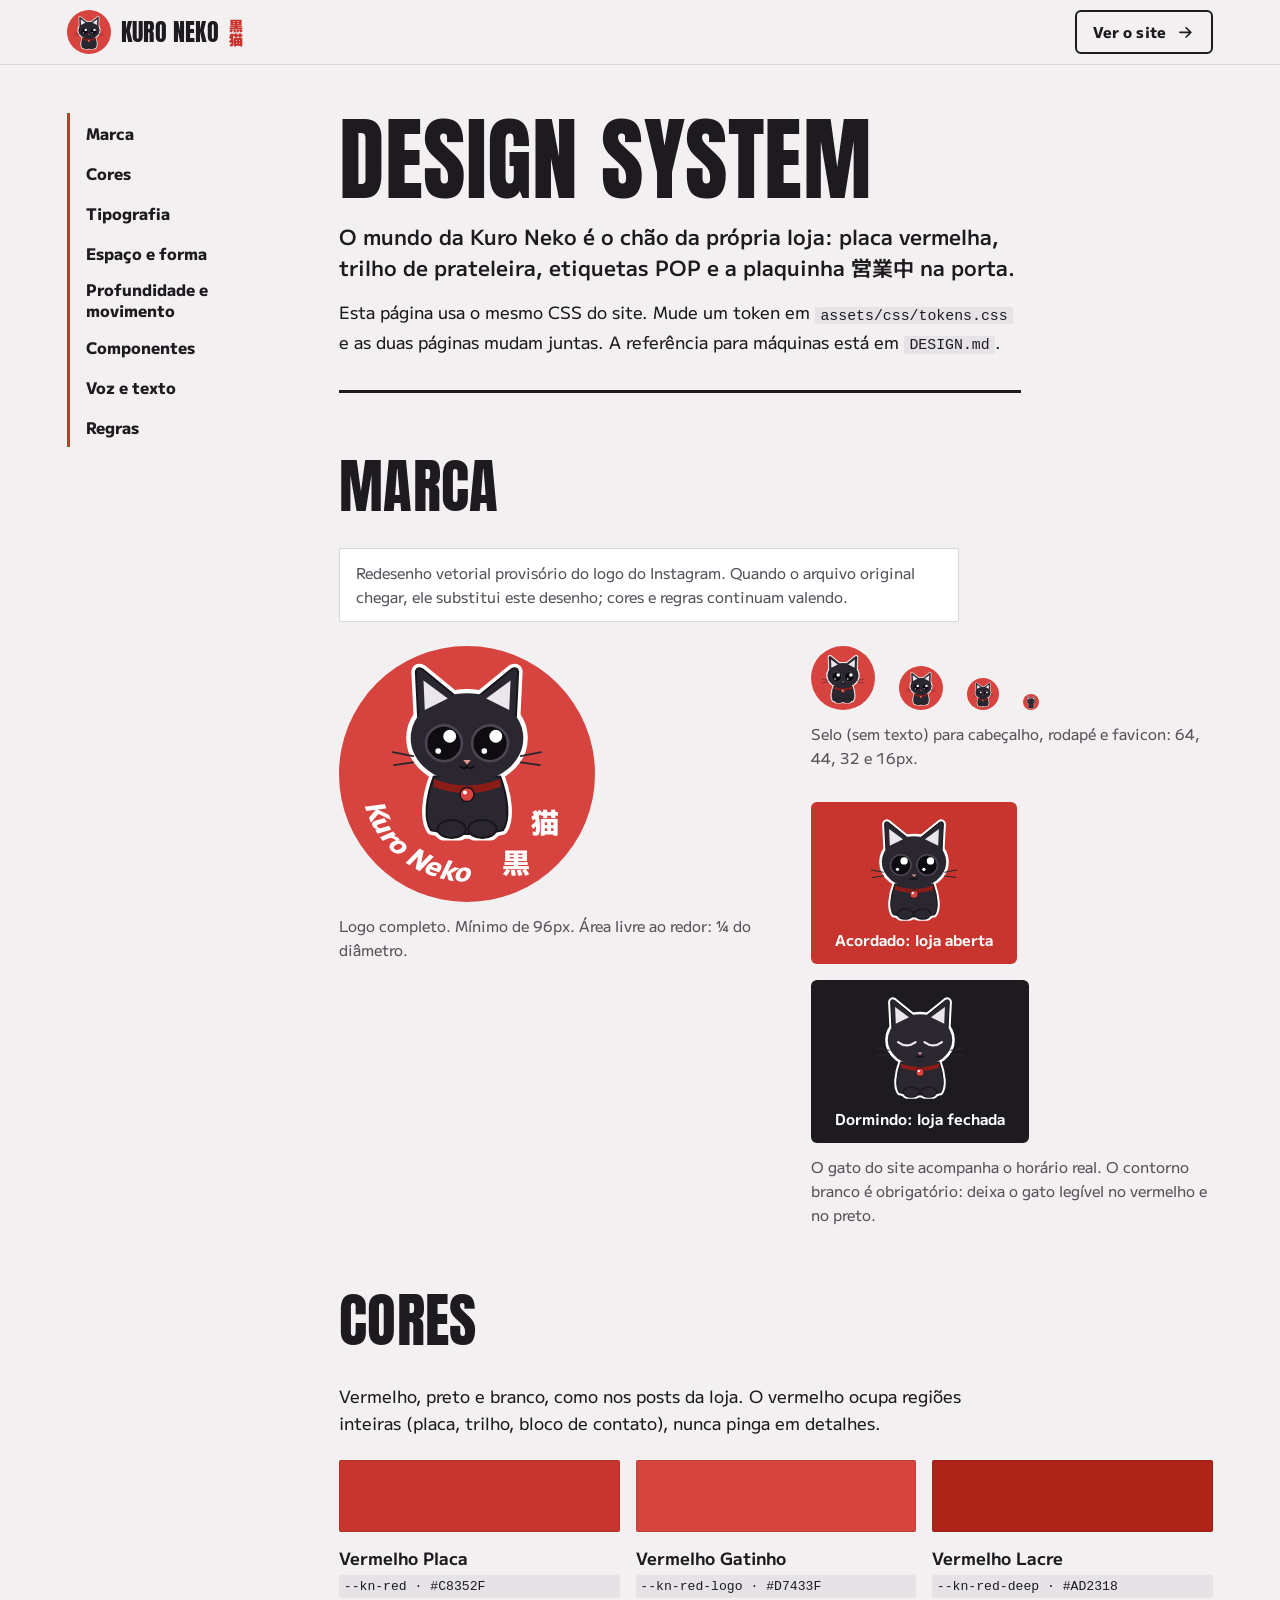
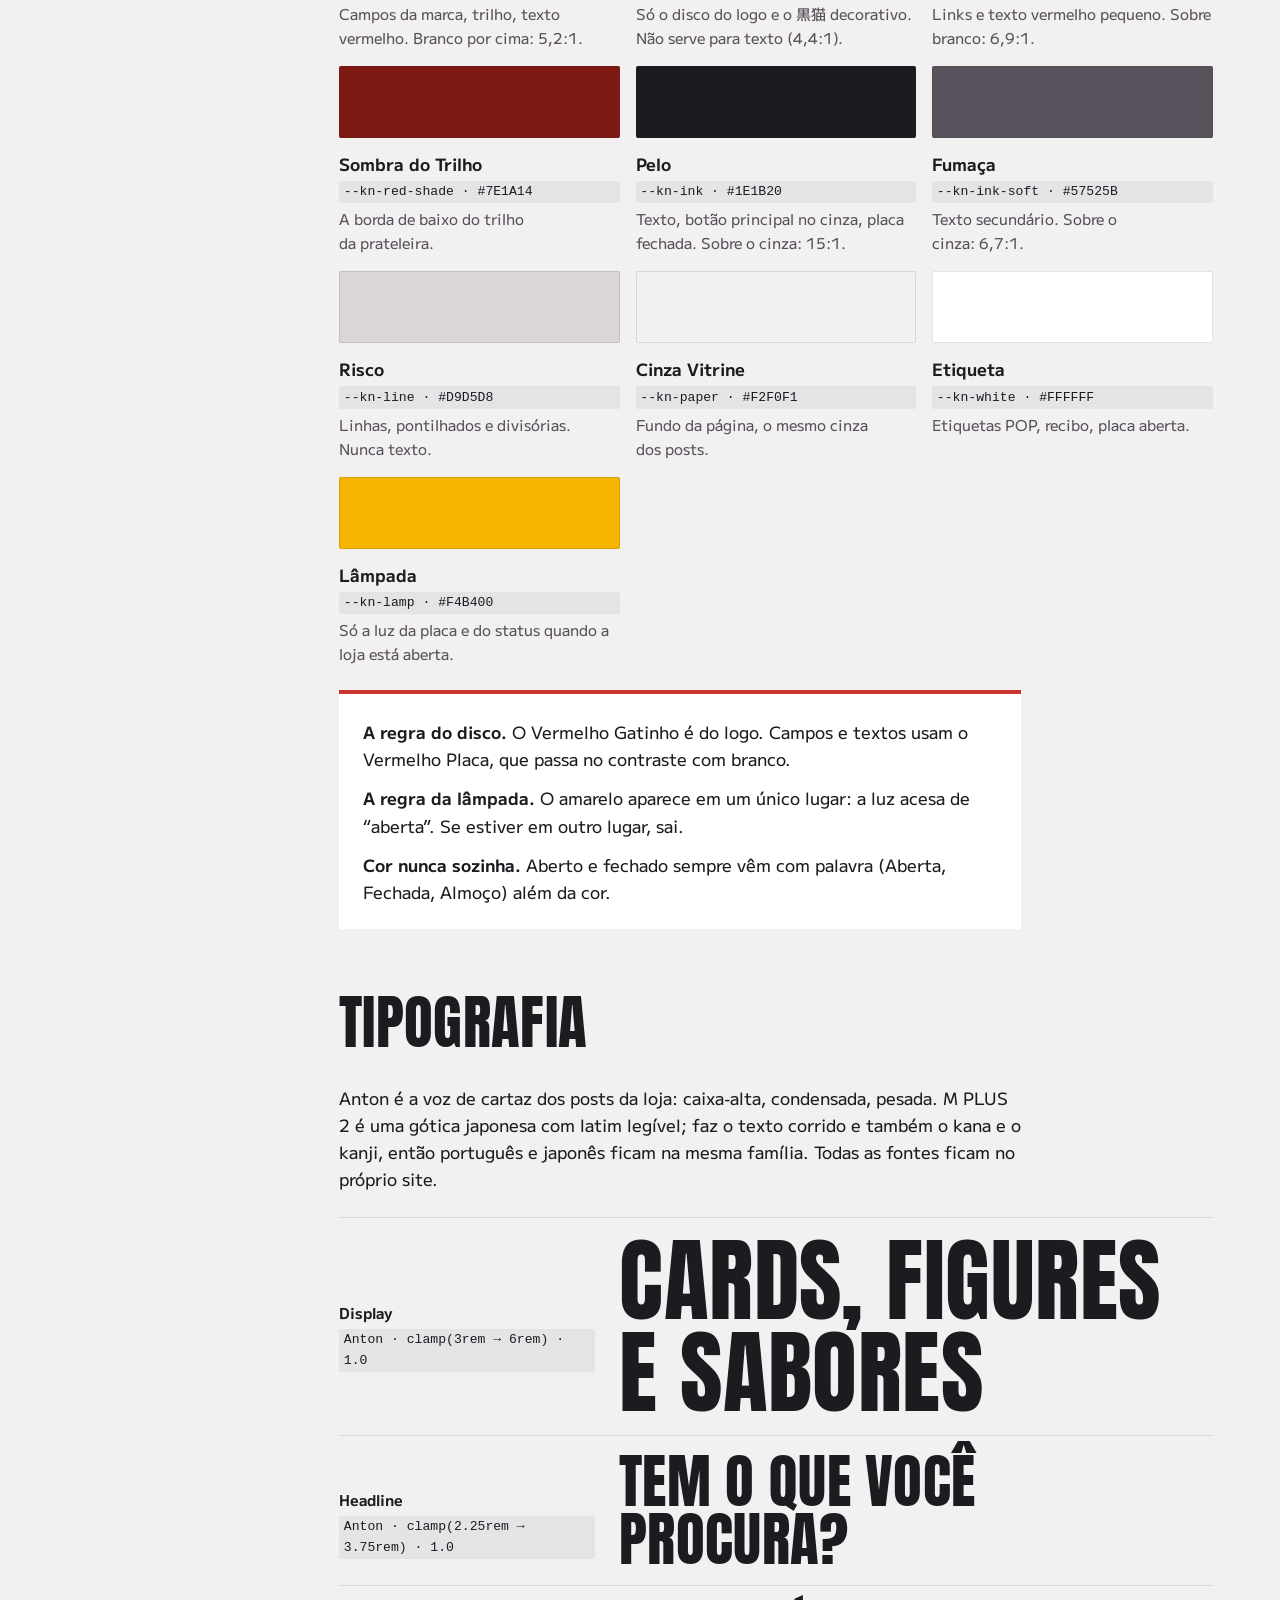
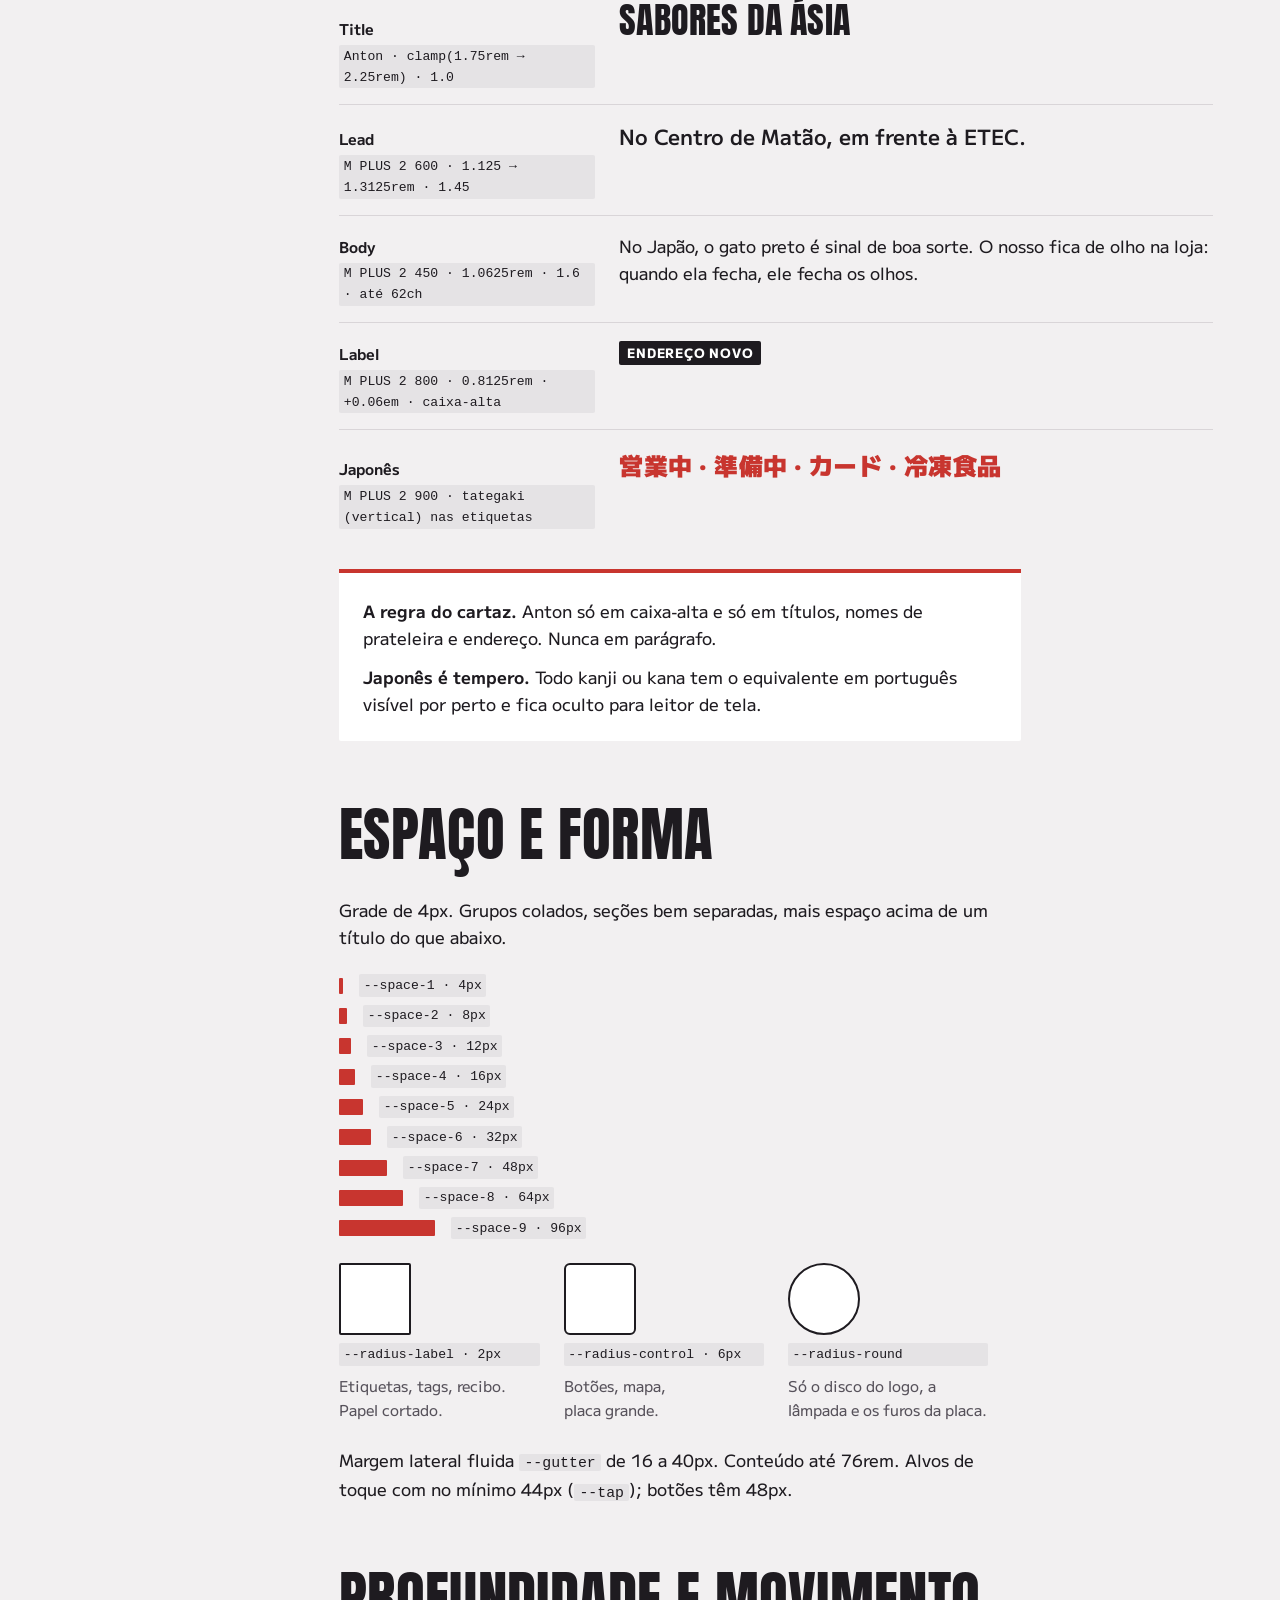
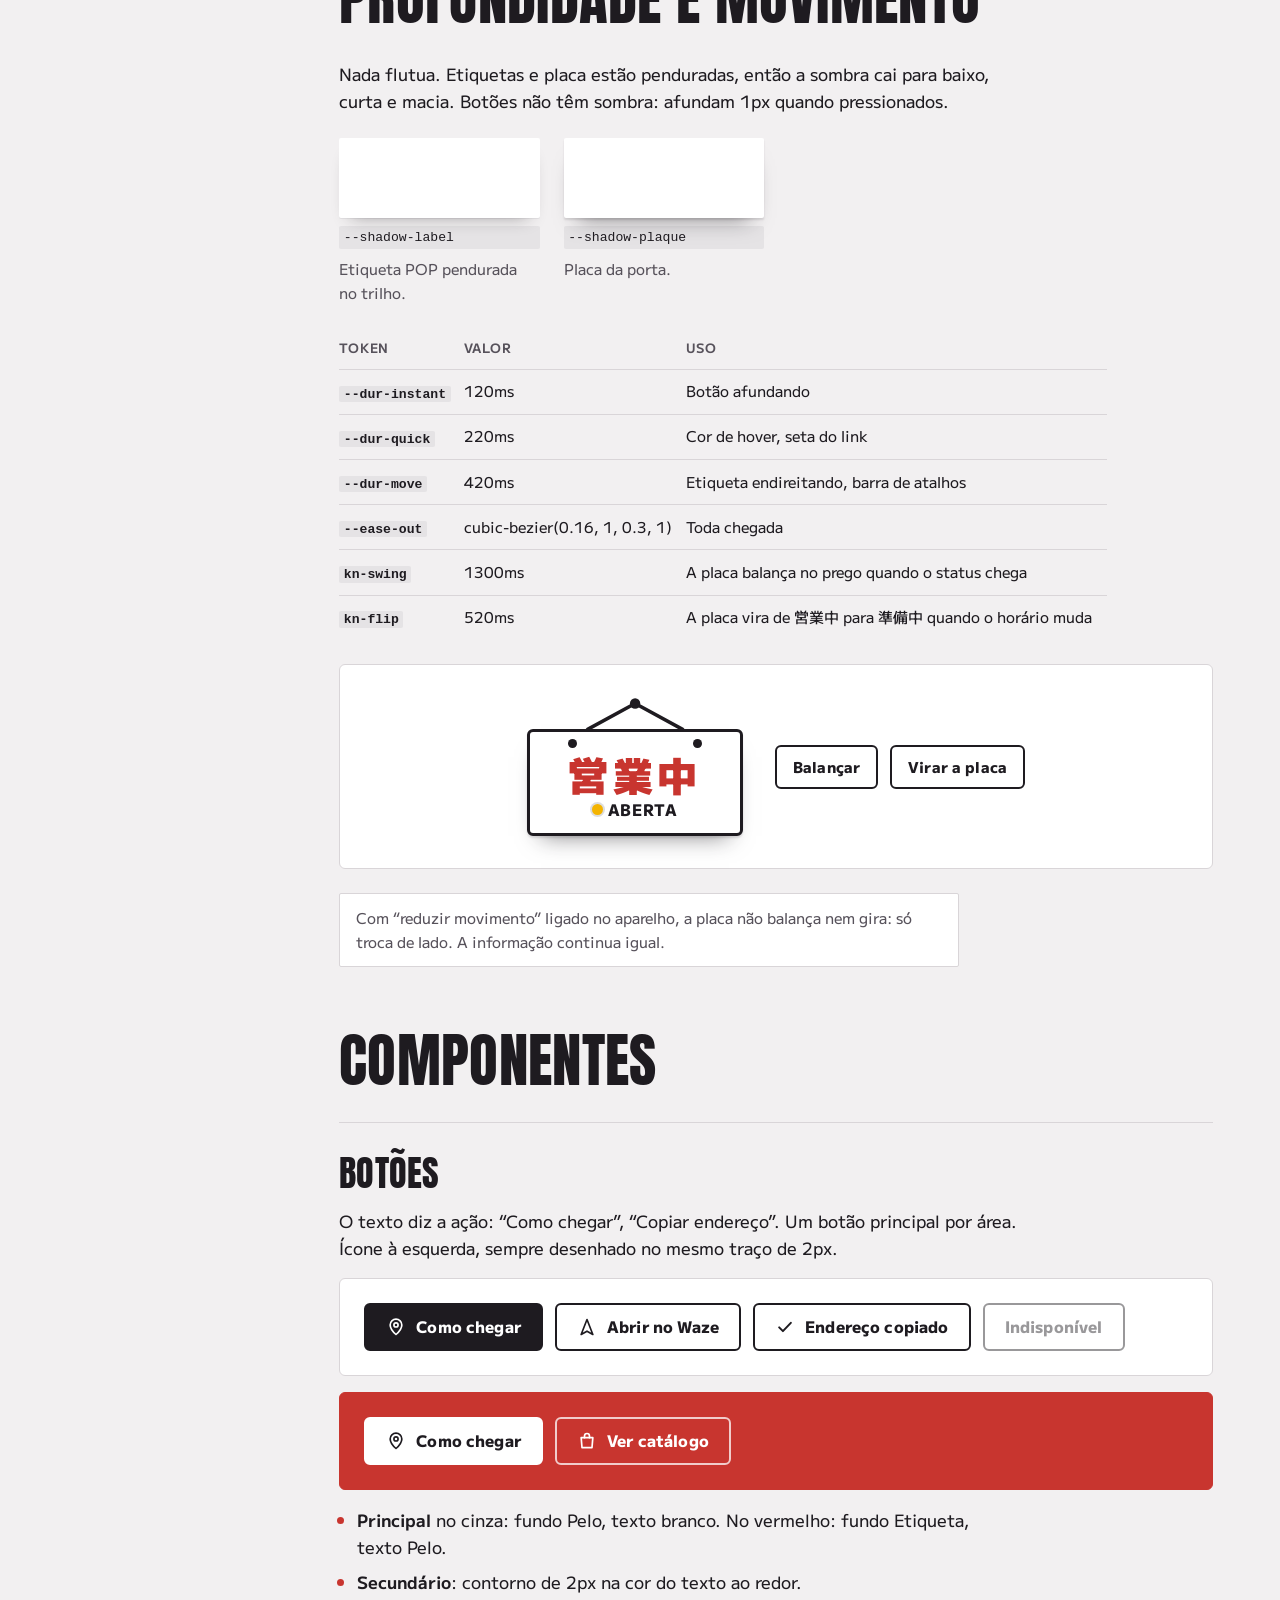
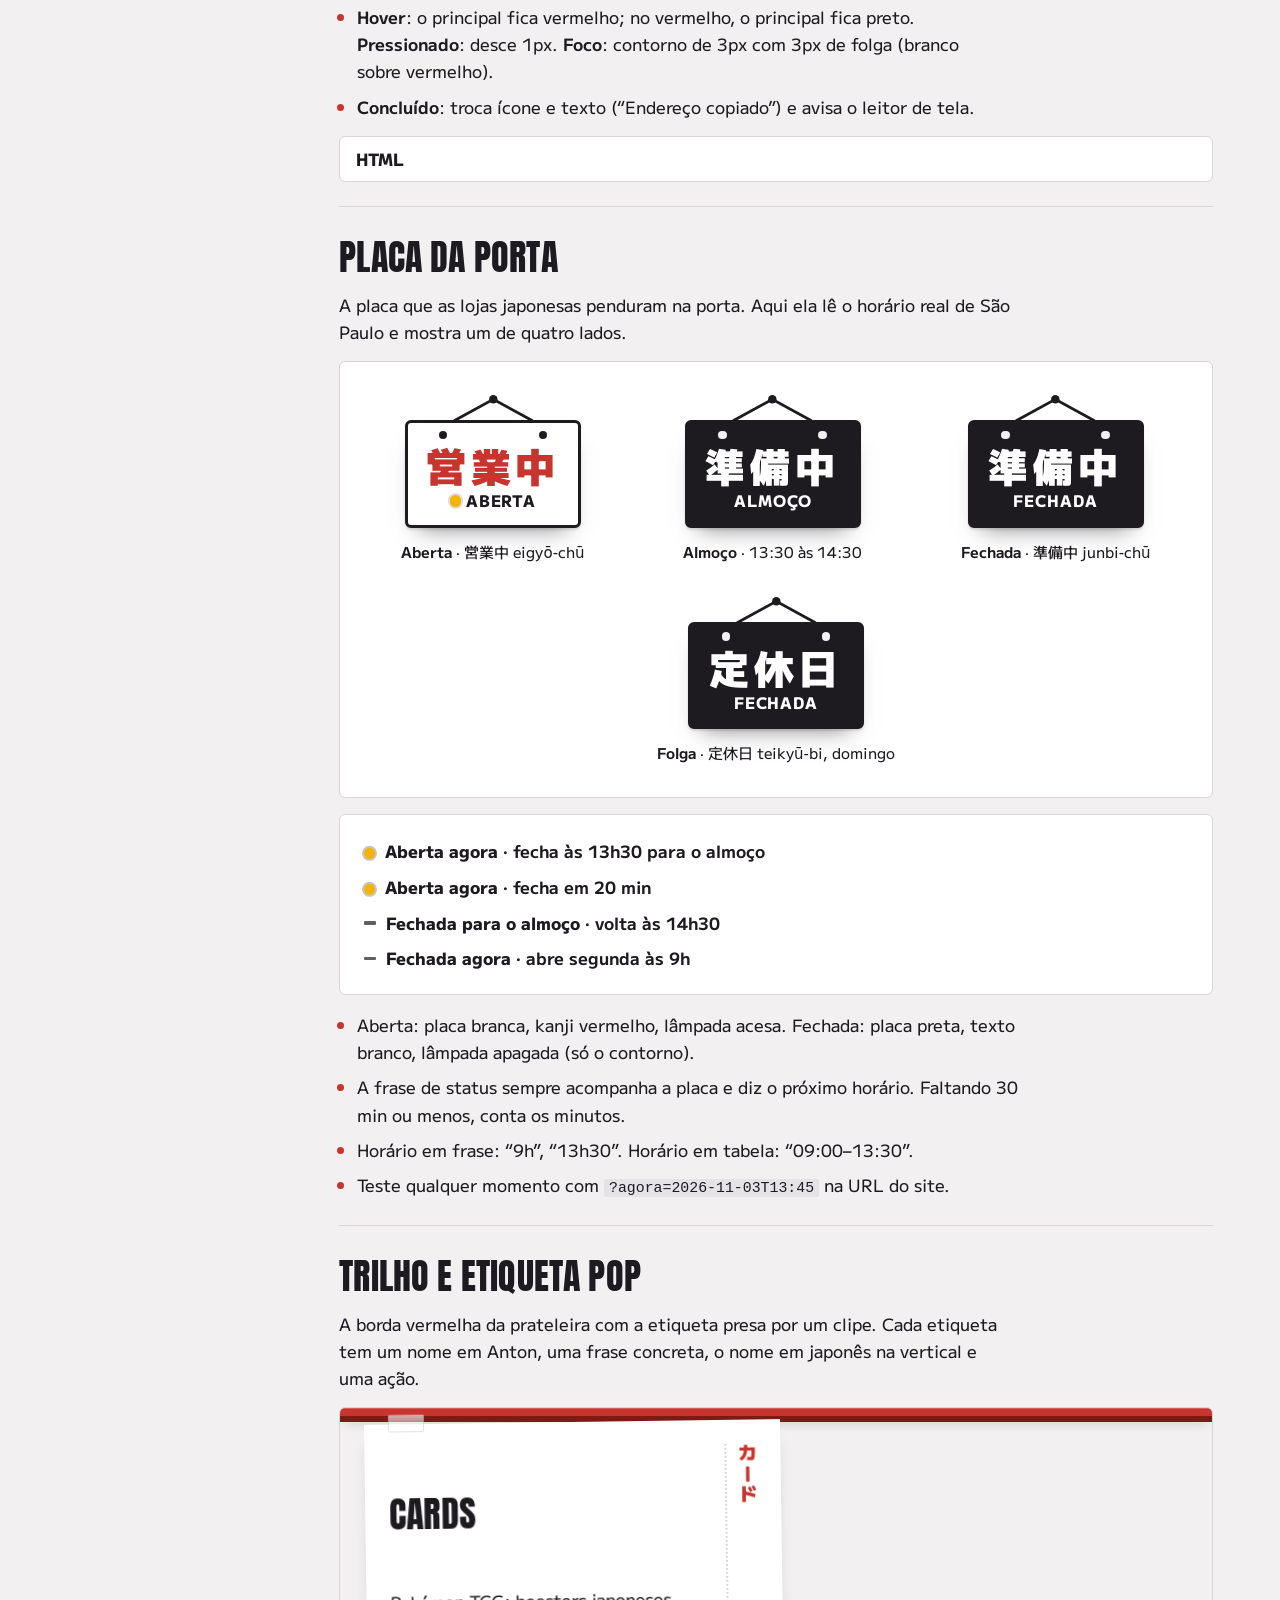
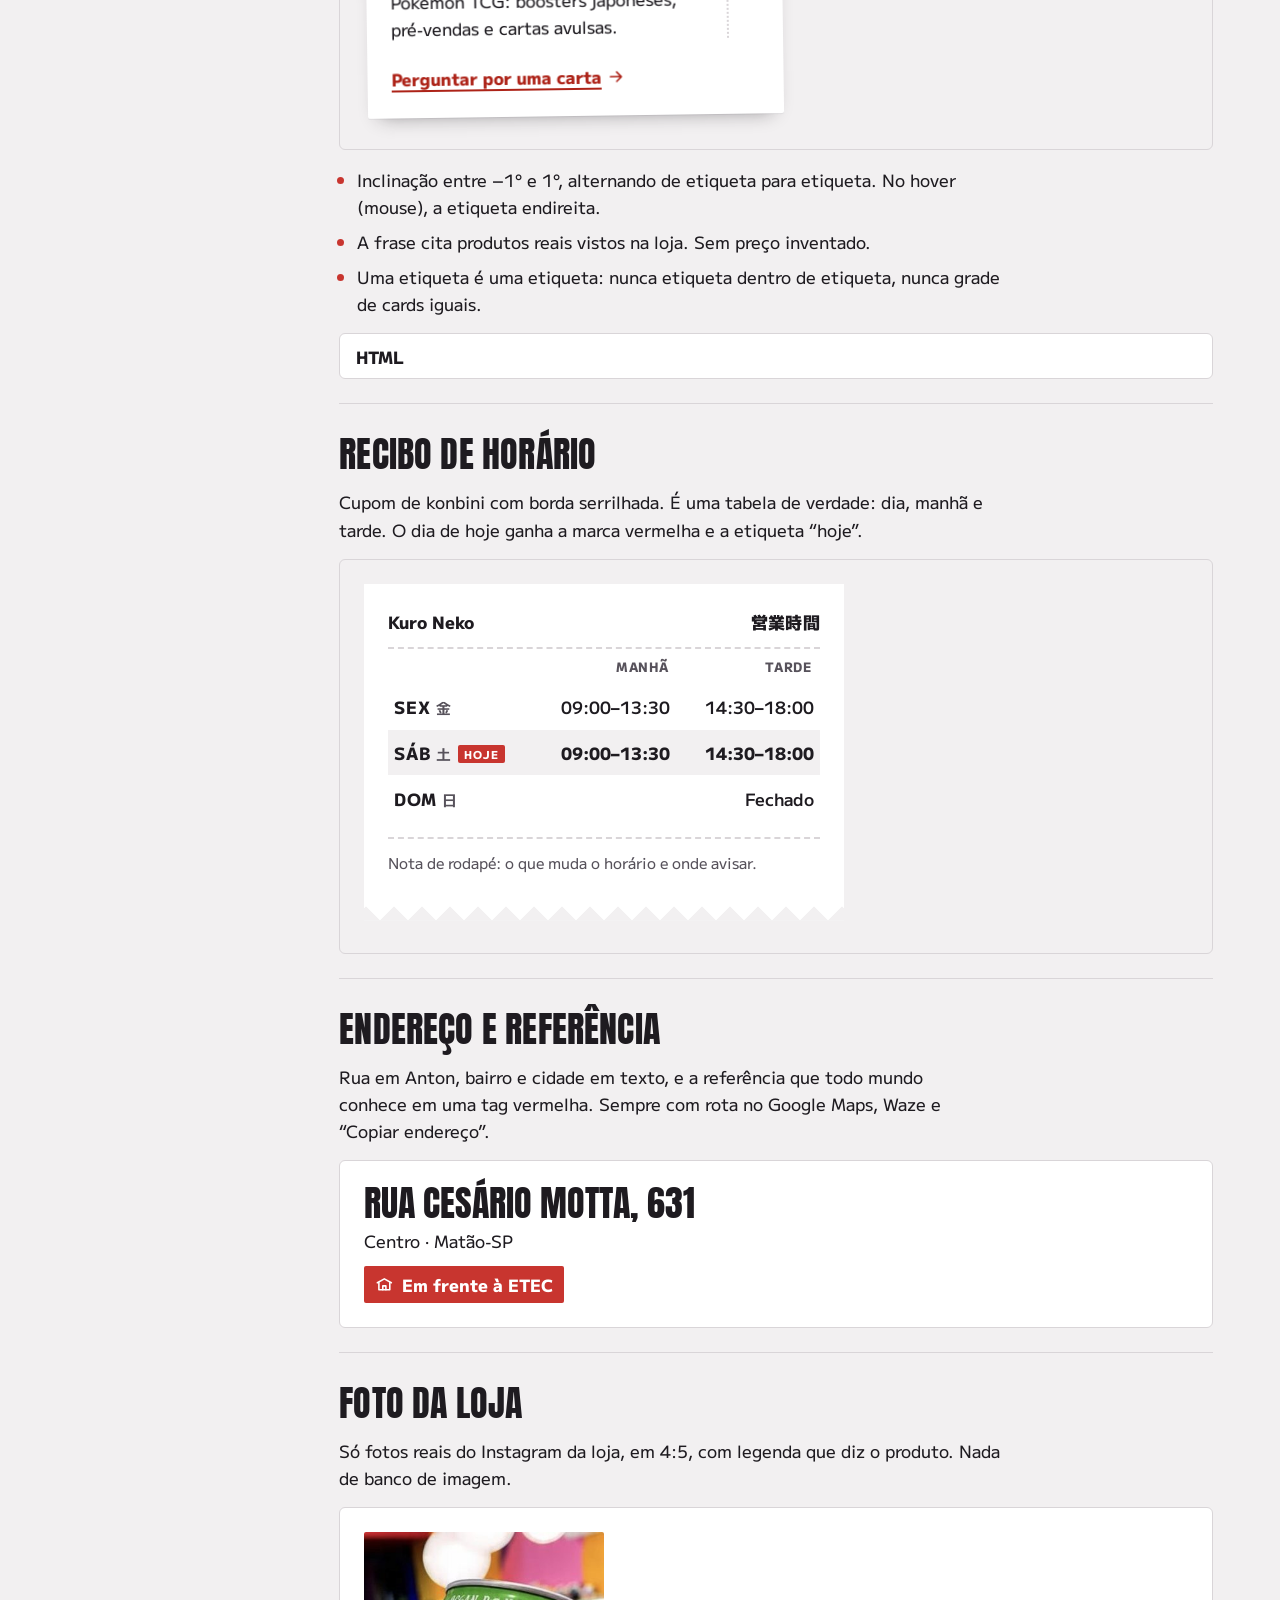
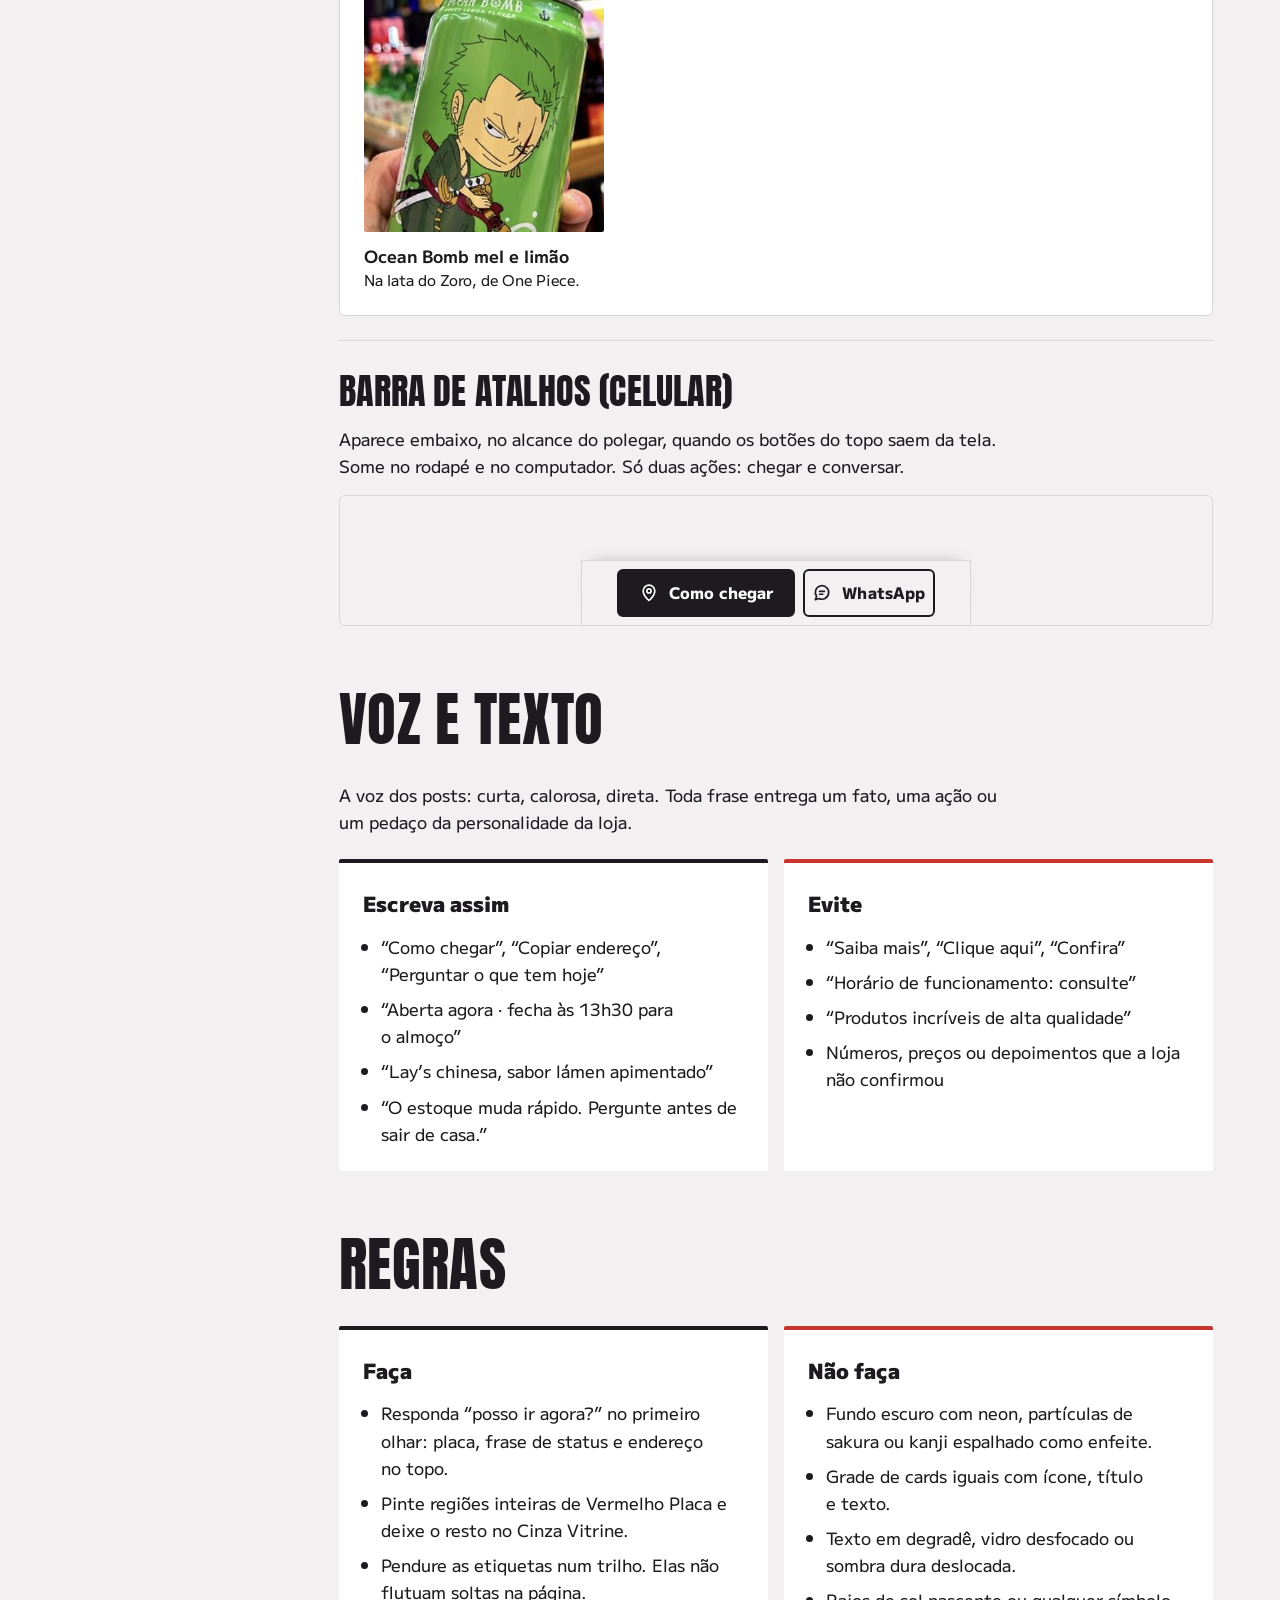
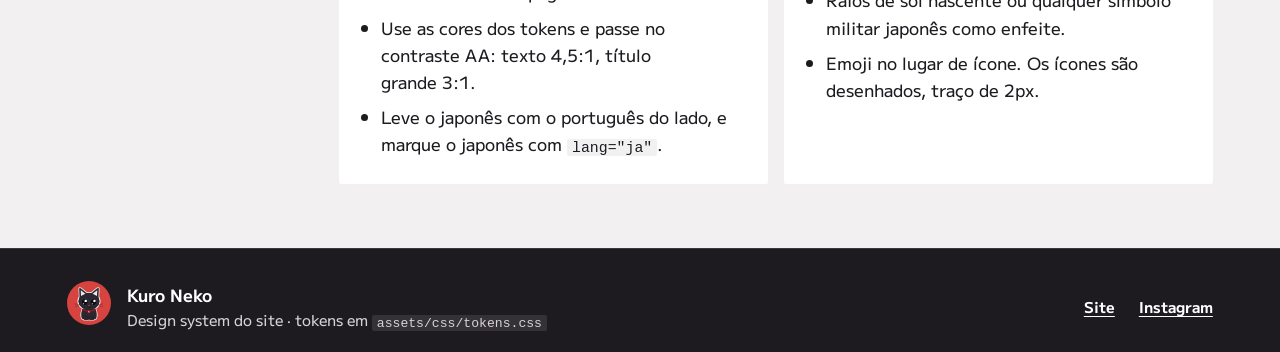
==== design-system.html @ 768d8609 "Add Kuro Neko site and design system Mobile-first static site for the Kuro Neko store in Matão-SP, b" ====
<!doctype html>
<html lang="pt-BR">
<head>
  <meta charset="utf-8">
  <meta name="viewport" content="width=device-width, initial-scale=1, viewport-fit=cover">
  <title>Kuro Neko · Design system</title>
  <meta name="description" content="Tokens, componentes e regras do site da Kuro Neko.">
  <meta name="robots" content="noindex">
  <meta name="theme-color" content="#c8352f">
  <link rel="icon" href="assets/img/favicon.svg" type="image/svg+xml">
  <link rel="preload" href="assets/fonts/anton-latin.woff2" as="font" type="font/woff2" crossorigin>
  <link rel="preload" href="assets/fonts/mplus2-latin.woff2" as="font" type="font/woff2" crossorigin>
  <link rel="stylesheet" href="assets/css/tokens.css">
  <link rel="stylesheet" href="assets/css/components.css">
  <link rel="stylesheet" href="assets/css/site.css">
  <link rel="stylesheet" href="assets/css/ds.css">
</head>
<body class="ds">
  <svg width="0" height="0" style="position:absolute" aria-hidden="true" focusable="false">
    <defs>
      <symbol id="kn-cat" viewBox="0 0 120 140">
        <g fill="#fff" stroke="#fff" stroke-width="7" stroke-linejoin="round">
          <path d="M22 48 20 8q1-4 5-2l27 22z"/>
          <path d="M98 48 100 8q-1-4-5-2L68 28z"/>
          <path d="M34 90c-6 16-8 34-2 42q28 6 56 0c6-8 4-26-2-42z"/>
          <ellipse cx="48" cy="131" rx="11" ry="7"/>
          <ellipse cx="72" cy="131" rx="11" ry="7"/>
          <ellipse cx="60" cy="60" rx="44" ry="35"/>
        </g>
        <g fill="#2b2730" stroke="#17141a" stroke-width="1.5" stroke-linejoin="round">
          <path d="M22 48 20 8q1-4 5-2l27 22z"/>
          <path d="M98 48 100 8q-1-4-5-2L68 28z"/>
          <path d="M34 90c-6 16-8 34-2 42q28 6 56 0c6-8 4-26-2-42z"/>
          <ellipse cx="48" cy="131" rx="11" ry="7"/>
          <ellipse cx="72" cy="131" rx="11" ry="7"/>
          <ellipse cx="60" cy="60" rx="44" ry="35" stroke="none"/>
        </g>
        <path fill="#e9e6ec" d="M27 38 26 15l19 14zM93 38l1-23-19 14z"/>
        <path fill="#8c1c17" d="M34 92q26 10 52 0v6q-26 10-52 0z"/>
        <circle cx="60" cy="104" r="5.5" fill="#d7433f" stroke="#17141a" stroke-width="1.2"/>
        <circle cx="58.4" cy="102.4" r="1.6" fill="#fff"/>
        <g stroke="#4b4652" stroke-width="2" fill="#0e0c10">
          <circle cx="42" cy="64" r="14"/>
          <circle cx="78" cy="64" r="14"/>
        </g>
        <g fill="#fff">
          <circle cx="46.5" cy="58.5" r="5"/>
          <circle cx="37.5" cy="70" r="2.2"/>
          <circle cx="82.5" cy="58.5" r="5"/>
          <circle cx="73.5" cy="70" r="2.2"/>
        </g>
        <path fill="#e79a98" d="M57 77h6l-3 3.5z"/>
        <path d="M55 82q2.5 3 5 0 2.5 3 5 0" fill="none" stroke="#0e0c10" stroke-width="1.5" stroke-linecap="round"/>
        <path d="M18 74 2 71M18 79l-15 2M102 74l16-3M102 79l15 2" stroke="#2a262e" stroke-width="1.4" stroke-linecap="round"/>
      </symbol>
      <symbol id="kn-cat-sleep" viewBox="0 0 120 140">
        <use href="#kn-cat"/>
        <g fill="#2b2730"><circle cx="42" cy="64" r="15.6"/><circle cx="78" cy="64" r="15.6"/></g>
        <path d="M30 63q12 9 24 0M66 63q12 9 24 0" fill="none" stroke="#e9e6ec" stroke-width="3" stroke-linecap="round"/>
      </symbol>
      <symbol id="kn-mark" viewBox="0 0 200 200">
        <circle cx="100" cy="100" r="100" fill="#d7433f"/>
        <use href="#kn-cat" x="34" y="26" width="132" height="154"/>
      </symbol>
      <symbol id="i-route" viewBox="0 0 24 24" fill="none" stroke="currentColor" stroke-width="2" stroke-linecap="round" stroke-linejoin="round"><path d="M12 21s-7-6.2-7-11.5a7 7 0 0 1 14 0C19 14.8 12 21 12 21z"/><circle cx="12" cy="9.5" r="2.5"/></symbol>
      <symbol id="i-arrow" viewBox="0 0 24 24" fill="none" stroke="currentColor" stroke-width="2" stroke-linecap="round" stroke-linejoin="round"><path d="M5 12h14M13 6l6 6-6 6"/></symbol>
      <symbol id="i-bag" viewBox="0 0 24 24" fill="none" stroke="currentColor" stroke-width="2" stroke-linecap="round" stroke-linejoin="round"><path d="M5 8h14l-1 12H6z"/><path d="M9 8V6a3 3 0 0 1 6 0v2"/></symbol>
      <symbol id="i-chat" viewBox="0 0 24 24" fill="none" stroke="currentColor" stroke-width="2" stroke-linecap="round" stroke-linejoin="round"><path d="M20 11.5a8 8 0 0 1-11.8 7L4 20l1.5-4.1A8 8 0 1 1 20 11.5z"/><path d="M9 10h6M9 13.5h4"/></symbol>
      <symbol id="i-insta" viewBox="0 0 24 24" fill="none" stroke="currentColor" stroke-width="2" stroke-linecap="round" stroke-linejoin="round"><rect x="3.5" y="3.5" width="17" height="17" rx="5"/><circle cx="12" cy="12" r="4"/><circle cx="17.2" cy="6.8" r="0.6" fill="currentColor"/></symbol>
      <symbol id="i-nav" viewBox="0 0 24 24" fill="none" stroke="currentColor" stroke-width="2" stroke-linecap="round" stroke-linejoin="round"><path d="M12 3l7 18-7-4-7 4z"/></symbol>
      <symbol id="i-copy" viewBox="0 0 24 24" fill="none" stroke="currentColor" stroke-width="2" stroke-linecap="round" stroke-linejoin="round"><rect x="9" y="9" width="11" height="11" rx="2"/><path d="M5 15V5a1 1 0 0 1 1-1h9"/></symbol>
      <symbol id="i-check" viewBox="0 0 24 24" fill="none" stroke="currentColor" stroke-width="2.4" stroke-linecap="round" stroke-linejoin="round"><path d="M5 12.5l4.5 4.5L19 7"/></symbol>
      <symbol id="i-school" viewBox="0 0 24 24" fill="none" stroke="currentColor" stroke-width="2" stroke-linecap="round" stroke-linejoin="round"><path d="M3 10l9-5 9 5"/><path d="M5 10v9h14v-9"/><path d="M10 19v-5h4v5"/></symbol>
      <symbol id="kn-logo" viewBox="0 0 200 200">
        <circle cx="100" cy="100" r="100" fill="#d7433f"/>
        <use href="#kn-cat" x="40" y="12" width="120" height="140"/>
        <path id="kn-logo-arc" d="M17.8 117.5A84 84 0 0 0 108.8 183.5" fill="none"/>
        <text font-family="KN Rounded, M PLUS 2, sans-serif" font-weight="800" font-style="italic" font-size="21" fill="#fff" letter-spacing="0.5"><textPath href="#kn-logo-arc" startOffset="50%" text-anchor="middle">Kuro Neko</textPath></text>
        <text font-family="KN Rounded, M PLUS 2, sans-serif" font-weight="800" font-size="22" fill="#fff" x="150" y="146">猫</text>
        <text font-family="KN Rounded, M PLUS 2, sans-serif" font-weight="800" font-size="22" fill="#fff" x="127" y="177">黒</text>
      </symbol>
    </defs>
  </svg>

  <a class="kn-skip" href="#conteudo">Pular para o conteúdo</a>

  <header class="kn-top">
    <div class="kn-top__inner">
      <a class="kn-brand" href="index.html" aria-label="Kuro Neko, voltar ao site">
        <svg class="kn-mark" aria-hidden="true"><use href="#kn-mark"/></svg>
        <span class="kn-brand__name">Kuro Neko</span>
        <span class="kn-brand__ja" lang="ja" aria-hidden="true">黒猫</span>
      </a>
      <a class="kn-btn kn-btn--line kn-btn--compact ds-back" href="index.html">Ver o site<svg aria-hidden="true"><use href="#i-arrow"/></svg></a>
    </div>
  </header>

  <div class="ds-layout kn-wrap">
    <nav class="ds-toc" aria-label="Seções do design system">
      <ul>
        <li><a href="#marca">Marca</a></li>
        <li><a href="#cores">Cores</a></li>
        <li><a href="#tipografia">Tipografia</a></li>
        <li><a href="#espaco">Espaço e forma</a></li>
        <li><a href="#profundidade">Profundidade e movimento</a></li>
        <li><a href="#componentes">Componentes</a></li>
        <li><a href="#voz">Voz e texto</a></li>
        <li><a href="#regras">Regras</a></li>
      </ul>
    </nav>

    <main id="conteudo" class="ds-main">
      <header class="ds-intro">
        <h1 class="kn-display">Design system</h1>
        <p class="kn-lead">O mundo da Kuro Neko é o chão da própria loja: placa vermelha, trilho de prateleira, etiquetas POP e a plaquinha 営業中 na porta.</p>
        <p>Esta página usa o mesmo CSS do site. Mude um token em <code>assets/css/tokens.css</code> e as duas páginas mudam juntas. A referência para máquinas está em <code>DESIGN.md</code>.</p>
      </header>

      <!-- ── Marca ─────────────────────────────────── -->
      <section class="ds-section" id="marca" aria-labelledby="marca-t">
        <h2 class="kn-headline" id="marca-t">Marca</h2>
        <p class="ds-note">Redesenho vetorial provisório do logo do Instagram. Quando o arquivo original chegar, ele substitui este desenho; cores e regras continuam valendo.</p>

        <div class="ds-brand">
          <figure class="ds-brand__logo">
            <svg viewBox="0 0 200 200" role="img" aria-label="Logo Kuro Neko: gatinho preto no disco vermelho"><use href="#kn-logo"/></svg>
            <figcaption>Logo completo. Mínimo de 96px. Área livre ao redor: ¼ do diâmetro.</figcaption>
          </figure>
          <div class="ds-brand__side">
            <figure class="ds-sizes">
              <div class="ds-sizes__row">
                <svg class="ds-size" style="--s:64px" aria-hidden="true"><use href="#kn-mark"/></svg>
                <svg class="ds-size" style="--s:44px" aria-hidden="true"><use href="#kn-mark"/></svg>
                <svg class="ds-size" style="--s:32px" aria-hidden="true"><use href="#kn-mark"/></svg>
                <svg class="ds-size" style="--s:16px" aria-hidden="true"><use href="#kn-mark"/></svg>
              </div>
              <figcaption>Selo (sem texto) para cabeçalho, rodapé e favicon: 64, 44, 32 e 16px.</figcaption>
            </figure>
            <figure class="ds-cats">
              <div class="ds-cats__row">
                <div class="ds-cat"><svg viewBox="0 0 120 140" aria-hidden="true"><use href="#kn-cat"/></svg><span>Acordado: loja aberta</span></div>
                <div class="ds-cat"><svg viewBox="0 0 120 140" aria-hidden="true"><use href="#kn-cat-sleep"/></svg><span>Dormindo: loja fechada</span></div>
              </div>
              <figcaption>O gato do site acompanha o horário real. O contorno branco é obrigatório: deixa o gato legível no vermelho e no preto.</figcaption>
            </figure>
          </div>
        </div>
      </section>

      <!-- ── Cores ─────────────────────────────────── -->
      <section class="ds-section" id="cores" aria-labelledby="cores-t">
        <h2 class="kn-headline" id="cores-t">Cores</h2>
        <p class="ds-text">Vermelho, preto e branco, como nos posts da loja. O vermelho ocupa regiões inteiras (placa, trilho, bloco de contato), nunca pinga em detalhes.</p>

        <ul class="ds-swatches">
          <li class="ds-swatch" style="--c:var(--kn-red)"><span class="ds-swatch__chip"></span><strong>Vermelho Placa</strong><code>--kn-red · #C8352F</code><span>Campos da marca, trilho, texto vermelho. Branco por cima: 5,2:1.</span></li>
          <li class="ds-swatch" style="--c:var(--kn-red-logo)"><span class="ds-swatch__chip"></span><strong>Vermelho Gatinho</strong><code>--kn-red-logo · #D7433F</code><span>Só o disco do logo e o 黒猫 decorativo. Não serve para texto (4,4:1).</span></li>
          <li class="ds-swatch" style="--c:var(--kn-red-deep)"><span class="ds-swatch__chip"></span><strong>Vermelho Lacre</strong><code>--kn-red-deep · #AD2318</code><span>Links e texto vermelho pequeno. Sobre branco: 6,9:1.</span></li>
          <li class="ds-swatch" style="--c:var(--kn-red-shade)"><span class="ds-swatch__chip"></span><strong>Sombra do Trilho</strong><code>--kn-red-shade · #7E1A14</code><span>A borda de baixo do trilho da prateleira.</span></li>
          <li class="ds-swatch" style="--c:var(--kn-ink)"><span class="ds-swatch__chip"></span><strong>Pelo</strong><code>--kn-ink · #1E1B20</code><span>Texto, botão principal no cinza, placa fechada. Sobre o cinza: 15:1.</span></li>
          <li class="ds-swatch" style="--c:var(--kn-ink-soft)"><span class="ds-swatch__chip"></span><strong>Fumaça</strong><code>--kn-ink-soft · #57525B</code><span>Texto secundário. Sobre o cinza: 6,7:1.</span></li>
          <li class="ds-swatch" style="--c:var(--kn-line)"><span class="ds-swatch__chip"></span><strong>Risco</strong><code>--kn-line · #D9D5D8</code><span>Linhas, pontilhados e divisórias. Nunca texto.</span></li>
          <li class="ds-swatch" style="--c:var(--kn-paper)"><span class="ds-swatch__chip"></span><strong>Cinza Vitrine</strong><code>--kn-paper · #F2F0F1</code><span>Fundo da página, o mesmo cinza dos posts.</span></li>
          <li class="ds-swatch" style="--c:var(--kn-white)"><span class="ds-swatch__chip"></span><strong>Etiqueta</strong><code>--kn-white · #FFFFFF</code><span>Etiquetas POP, recibo, placa aberta.</span></li>
          <li class="ds-swatch" style="--c:var(--kn-lamp)"><span class="ds-swatch__chip"></span><strong>Lâmpada</strong><code>--kn-lamp · #F4B400</code><span>Só a luz da placa e do status quando a loja está aberta.</span></li>
        </ul>

        <div class="ds-rules">
          <p><strong>A regra do disco.</strong> O Vermelho Gatinho é do logo. Campos e textos usam o Vermelho Placa, que passa no contraste com branco.</p>
          <p><strong>A regra da lâmpada.</strong> O amarelo aparece em um único lugar: a luz acesa de “aberta”. Se estiver em outro lugar, sai.</p>
          <p><strong>Cor nunca sozinha.</strong> Aberto e fechado sempre vêm com palavra (Aberta, Fechada, Almoço) além da cor.</p>
        </div>
      </section>

      <!-- ── Tipografia ────────────────────────────── -->
      <section class="ds-section" id="tipografia" aria-labelledby="tipo-t">
        <h2 class="kn-headline" id="tipo-t">Tipografia</h2>
        <p class="ds-text">Anton é a voz de cartaz dos posts da loja: caixa‑alta, condensada, pesada. M PLUS 2 é uma gótica japonesa com latim legível; faz o texto corrido e também o kana e o kanji, então português e japonês ficam na mesma família. Todas as fontes ficam no próprio site.</p>

        <dl class="ds-type">
          <div class="ds-type__row">
            <dt><strong>Display</strong><code>Anton · clamp(3rem → 6rem) · 1.0</code></dt>
            <dd class="kn-display">Cards, figures e sabores</dd>
          </div>
          <div class="ds-type__row">
            <dt><strong>Headline</strong><code>Anton · clamp(2.25rem → 3.75rem) · 1.0</code></dt>
            <dd class="kn-headline">Tem o que você procura?</dd>
          </div>
          <div class="ds-type__row">
            <dt><strong>Title</strong><code>Anton · clamp(1.75rem → 2.25rem) · 1.0</code></dt>
            <dd class="kn-title">Sabores da Ásia</dd>
          </div>
          <div class="ds-type__row">
            <dt><strong>Lead</strong><code>M PLUS 2 600 · 1.125 → 1.3125rem · 1.45</code></dt>
            <dd class="kn-lead">No Centro de Matão, em frente à ETEC.</dd>
          </div>
          <div class="ds-type__row">
            <dt><strong>Body</strong><code>M PLUS 2 450 · 1.0625rem · 1.6 · até 62ch</code></dt>
            <dd>No Japão, o gato preto é sinal de boa sorte. O nosso fica de olho na loja: quando ela fecha, ele fecha os olhos.</dd>
          </div>
          <div class="ds-type__row">
            <dt><strong>Label</strong><code>M PLUS 2 800 · 0.8125rem · +0.06em · caixa‑alta</code></dt>
            <dd><span class="kn-tag">Endereço novo</span></dd>
          </div>
          <div class="ds-type__row">
            <dt><strong>Japonês</strong><code>M PLUS 2 900 · tategaki (vertical) nas etiquetas</code></dt>
            <dd><span class="ds-ja" lang="ja">営業中 · 準備中 · カード · 冷凍食品</span></dd>
          </div>
        </dl>

        <div class="ds-rules">
          <p><strong>A regra do cartaz.</strong> Anton só em caixa‑alta e só em títulos, nomes de prateleira e endereço. Nunca em parágrafo.</p>
          <p><strong>Japonês é tempero.</strong> Todo kanji ou kana tem o equivalente em português visível por perto e fica oculto para leitor de tela.</p>
        </div>
      </section>

      <!-- ── Espaço e forma ────────────────────────── -->
      <section class="ds-section" id="espaco" aria-labelledby="espaco-t">
        <h2 class="kn-headline" id="espaco-t">Espaço e forma</h2>
        <p class="ds-text">Grade de 4px. Grupos colados, seções bem separadas, mais espaço acima de um título do que abaixo.</p>
        <ul class="ds-space">
          <li><span style="--w:var(--space-1)"></span><code>--space-1 · 4px</code></li>
          <li><span style="--w:var(--space-2)"></span><code>--space-2 · 8px</code></li>
          <li><span style="--w:var(--space-3)"></span><code>--space-3 · 12px</code></li>
          <li><span style="--w:var(--space-4)"></span><code>--space-4 · 16px</code></li>
          <li><span style="--w:var(--space-5)"></span><code>--space-5 · 24px</code></li>
          <li><span style="--w:var(--space-6)"></span><code>--space-6 · 32px</code></li>
          <li><span style="--w:var(--space-7)"></span><code>--space-7 · 48px</code></li>
          <li><span style="--w:var(--space-8)"></span><code>--space-8 · 64px</code></li>
          <li><span style="--w:var(--space-9)"></span><code>--space-9 · 96px</code></li>
        </ul>
        <div class="ds-shapes">
          <div class="ds-shape" style="--r:var(--radius-label)"><span></span><code>--radius-label · 2px</code><p>Etiquetas, tags, recibo. Papel cortado.</p></div>
          <div class="ds-shape" style="--r:var(--radius-control)"><span></span><code>--radius-control · 6px</code><p>Botões, mapa, placa grande.</p></div>
          <div class="ds-shape" style="--r:var(--radius-round)"><span></span><code>--radius-round</code><p>Só o disco do logo, a lâmpada e os furos da placa.</p></div>
        </div>
        <p class="ds-text">Margem lateral fluida <code>--gutter</code> de 16 a 40px. Conteúdo até 76rem. Alvos de toque com no mínimo 44px (<code>--tap</code>); botões têm 48px.</p>
      </section>

      <!-- ── Profundidade e movimento ──────────────── -->
      <section class="ds-section" id="profundidade" aria-labelledby="prof-t">
        <h2 class="kn-headline" id="prof-t">Profundidade e movimento</h2>
        <p class="ds-text">Nada flutua. Etiquetas e placa estão penduradas, então a sombra cai para baixo, curta e macia. Botões não têm sombra: afundam 1px quando pressionados.</p>
        <div class="ds-depth">
          <div class="ds-depth__item"><span style="box-shadow:var(--shadow-label)"></span><code>--shadow-label</code><p>Etiqueta POP pendurada no trilho.</p></div>
          <div class="ds-depth__item"><span style="box-shadow:var(--shadow-plaque)"></span><code>--shadow-plaque</code><p>Placa da porta.</p></div>
        </div>

        <table class="ds-table">
          <caption class="visually-hidden">Tokens de movimento</caption>
          <thead><tr><th scope="col">Token</th><th scope="col">Valor</th><th scope="col">Uso</th></tr></thead>
          <tbody>
            <tr><th scope="row"><code>--dur-instant</code></th><td>120ms</td><td>Botão afundando</td></tr>
            <tr><th scope="row"><code>--dur-quick</code></th><td>220ms</td><td>Cor de hover, seta do link</td></tr>
            <tr><th scope="row"><code>--dur-move</code></th><td>420ms</td><td>Etiqueta endireitando, barra de atalhos</td></tr>
            <tr><th scope="row"><code>--ease-out</code></th><td>cubic-bezier(0.16, 1, 0.3, 1)</td><td>Toda chegada</td></tr>
            <tr><th scope="row"><code>kn-swing</code></th><td>1300ms</td><td>A placa balança no prego quando o status chega</td></tr>
            <tr><th scope="row"><code>kn-flip</code></th><td>520ms</td><td>A placa vira de 営業中 para 準備中 quando o horário muda</td></tr>
          </tbody>
        </table>
        <div class="ds-demo ds-demo--center">
          <div class="kn-plaque kn-plaque--lg" data-plaque data-plaque-fixed data-state="open" id="ds-swing">
            <svg class="kn-plaque__string" viewBox="0 0 64 16" aria-hidden="true"><path d="M10 15 32 3l22 12" fill="none" stroke="currentColor" stroke-width="1.6" stroke-linecap="round"/><circle cx="32" cy="3" r="2.4" fill="currentColor"/></svg>
            <span class="kn-plaque__board"><span class="kn-plaque__kanji" lang="ja" aria-hidden="true" data-plaque-kanji>営業中</span><span class="kn-plaque__word"><span class="kn-plaque__lamp" aria-hidden="true"></span><span data-plaque-word>Aberta</span></span></span>
          </div>
          <div class="ds-demo__controls">
            <button class="kn-btn kn-btn--line kn-btn--compact" type="button" data-demo="swing">Balançar</button>
            <button class="kn-btn kn-btn--line kn-btn--compact" type="button" data-demo="flip">Virar a placa</button>
          </div>
        </div>
        <p class="ds-note">Com “reduzir movimento” ligado no aparelho, a placa não balança nem gira: só troca de lado. A informação continua igual.</p>
      </section>

      <!-- ── Componentes ───────────────────────────── -->
      <section class="ds-section" id="componentes" aria-labelledby="comp-t">
        <h2 class="kn-headline" id="comp-t">Componentes</h2>

        <article class="ds-comp" aria-labelledby="c-btn">
          <h3 class="kn-title" id="c-btn">Botões</h3>
          <p class="ds-text">O texto diz a ação: “Como chegar”, “Copiar endereço”. Um botão principal por área. Ícone à esquerda, sempre desenhado no mesmo traço de 2px.</p>
          <div class="ds-demo">
            <a class="kn-btn" href="#c-btn"><svg aria-hidden="true"><use href="#i-route"/></svg>Como chegar</a>
            <a class="kn-btn kn-btn--line" href="#c-btn"><svg aria-hidden="true"><use href="#i-nav"/></svg>Abrir no Waze</a>
            <button class="kn-btn kn-btn--line is-done" type="button"><svg class="kn-btn__idle" aria-hidden="true"><use href="#i-copy"/></svg><svg class="kn-btn__done" aria-hidden="true"><use href="#i-check"/></svg><span class="kn-btn__idle">Copiar endereço</span><span class="kn-btn__done">Endereço copiado</span></button>
            <button class="kn-btn kn-btn--line" type="button" disabled>Indisponível</button>
          </div>
          <div class="ds-demo ds-demo--brand on-brand">
            <a class="kn-btn kn-btn--label" href="#c-btn"><svg aria-hidden="true"><use href="#i-route"/></svg>Como chegar</a>
            <a class="kn-btn kn-btn--line" href="#c-btn"><svg aria-hidden="true"><use href="#i-bag"/></svg>Ver catálogo</a>
          </div>
          <ul class="ds-specs">
            <li><strong>Principal</strong> no cinza: fundo Pelo, texto branco. No vermelho: fundo Etiqueta, texto Pelo.</li>
            <li><strong>Secundário</strong>: contorno de 2px na cor do texto ao redor.</li>
            <li><strong>Hover</strong>: o principal fica vermelho; no vermelho, o principal fica preto. <strong>Pressionado</strong>: desce 1px. <strong>Foco</strong>: contorno de 3px com 3px de folga (branco sobre vermelho).</li>
            <li><strong>Concluído</strong>: troca ícone e texto (“Endereço copiado”) e avisa o leitor de tela.</li>
          </ul>
          <details class="ds-code"><summary>HTML</summary><pre><code>&lt;a class="kn-btn" href="…"&gt;&lt;svg aria-hidden="true"&gt;&lt;use href="#i-route"/&gt;&lt;/svg&gt;Como chegar&lt;/a&gt;
&lt;a class="kn-btn kn-btn--line" href="…"&gt;…&lt;/a&gt;
&lt;!-- sobre vermelho: envolva com .on-brand e use kn-btn--label --&gt;</code></pre></details>
        </article>

        <article class="ds-comp" aria-labelledby="c-plaque">
          <h3 class="kn-title" id="c-plaque">Placa da porta</h3>
          <p class="ds-text">A placa que as lojas japonesas penduram na porta. Aqui ela lê o horário real de São Paulo e mostra um de quatro lados.</p>
          <div class="ds-demo ds-plaques">
            <figure><div class="kn-plaque kn-plaque--lg" data-state="open"><svg class="kn-plaque__string" viewBox="0 0 64 16" aria-hidden="true"><path d="M10 15 32 3l22 12" fill="none" stroke="currentColor" stroke-width="1.6" stroke-linecap="round"/><circle cx="32" cy="3" r="2.4" fill="currentColor"/></svg><span class="kn-plaque__board"><span class="kn-plaque__kanji" lang="ja" aria-hidden="true">営業中</span><span class="kn-plaque__word"><span class="kn-plaque__lamp"></span>Aberta</span></span></div><figcaption><strong>Aberta</strong> · 営業中 eigyō‑chū</figcaption></figure>
            <figure><div class="kn-plaque kn-plaque--lg" data-state="break"><svg class="kn-plaque__string" viewBox="0 0 64 16" aria-hidden="true"><path d="M10 15 32 3l22 12" fill="none" stroke="currentColor" stroke-width="1.6" stroke-linecap="round"/><circle cx="32" cy="3" r="2.4" fill="currentColor"/></svg><span class="kn-plaque__board"><span class="kn-plaque__kanji" lang="ja" aria-hidden="true">準備中</span><span class="kn-plaque__word"><span class="kn-plaque__lamp"></span>Almoço</span></span></div><figcaption><strong>Almoço</strong> · 13:30 às 14:30</figcaption></figure>
            <figure><div class="kn-plaque kn-plaque--lg" data-state="closed"><svg class="kn-plaque__string" viewBox="0 0 64 16" aria-hidden="true"><path d="M10 15 32 3l22 12" fill="none" stroke="currentColor" stroke-width="1.6" stroke-linecap="round"/><circle cx="32" cy="3" r="2.4" fill="currentColor"/></svg><span class="kn-plaque__board"><span class="kn-plaque__kanji" lang="ja" aria-hidden="true">準備中</span><span class="kn-plaque__word"><span class="kn-plaque__lamp"></span>Fechada</span></span></div><figcaption><strong>Fechada</strong> · 準備中 junbi‑chū</figcaption></figure>
            <figure><div class="kn-plaque kn-plaque--lg" data-state="closed"><svg class="kn-plaque__string" viewBox="0 0 64 16" aria-hidden="true"><path d="M10 15 32 3l22 12" fill="none" stroke="currentColor" stroke-width="1.6" stroke-linecap="round"/><circle cx="32" cy="3" r="2.4" fill="currentColor"/></svg><span class="kn-plaque__board"><span class="kn-plaque__kanji" lang="ja" aria-hidden="true">定休日</span><span class="kn-plaque__word"><span class="kn-plaque__lamp"></span>Fechada</span></span></div><figcaption><strong>Folga</strong> · 定休日 teikyū‑bi, domingo</figcaption></figure>
          </div>
          <div class="ds-demo ds-statuses">
            <p class="kn-status" data-store-state="open"><span class="kn-status__dot" aria-hidden="true"></span><span><span class="kn-status__main">Aberta agora</span> · fecha às 13h30 para o almoço</span></p>
            <p class="kn-status" data-store-state="open"><span class="kn-status__dot" aria-hidden="true"></span><span><span class="kn-status__main">Aberta agora</span> · fecha em 20 min</span></p>
            <p class="kn-status"><span class="kn-status__dot" aria-hidden="true"></span><span><span class="kn-status__main">Fechada para o almoço</span> · volta às 14h30</span></p>
            <p class="kn-status"><span class="kn-status__dot" aria-hidden="true"></span><span><span class="kn-status__main">Fechada agora</span> · abre segunda às 9h</span></p>
          </div>
          <ul class="ds-specs">
            <li>Aberta: placa branca, kanji vermelho, lâmpada acesa. Fechada: placa preta, texto branco, lâmpada apagada (só o contorno).</li>
            <li>A frase de status sempre acompanha a placa e diz o próximo horário. Faltando 30 min ou menos, conta os minutos.</li>
            <li>Horário em frase: “9h”, “13h30”. Horário em tabela: “09:00–13:30”.</li>
            <li>Teste qualquer momento com <code>?agora=2026-11-03T13:45</code> na URL do site.</li>
          </ul>
        </article>

        <article class="ds-comp" aria-labelledby="c-pop">
          <h3 class="kn-title" id="c-pop">Trilho e etiqueta POP</h3>
          <p class="ds-text">A borda vermelha da prateleira com a etiqueta presa por um clipe. Cada etiqueta tem um nome em Anton, uma frase concreta, o nome em japonês na vertical e uma ação.</p>
          <div class="ds-demo ds-demo--shelf">
            <div class="kn-rail" aria-hidden="true"></div>
            <div class="ds-pop-wrap">
              <div class="kn-pop" style="--tilt:-0.8deg">
                <div class="kn-pop__body">
                  <h4 class="kn-title kn-pop__name">Cards</h4>
                  <p class="kn-pop__text">Pokémon TCG: boosters japoneses, pré‑vendas e cartas avulsas.</p>
                </div>
                <span class="kn-pop__ja" lang="ja" aria-hidden="true">カード</span>
                <a class="kn-link kn-pop__link" href="#c-pop">Perguntar por uma carta<svg aria-hidden="true"><use href="#i-arrow"/></svg></a>
              </div>
            </div>
          </div>
          <ul class="ds-specs">
            <li>Inclinação entre −1° e 1°, alternando de etiqueta para etiqueta. No hover (mouse), a etiqueta endireita.</li>
            <li>A frase cita produtos reais vistos na loja. Sem preço inventado.</li>
            <li>Uma etiqueta é uma etiqueta: nunca etiqueta dentro de etiqueta, nunca grade de cards iguais.</li>
          </ul>
          <details class="ds-code"><summary>HTML</summary><pre><code>&lt;div class="kn-rail" aria-hidden="true"&gt;&lt;/div&gt;
&lt;div class="kn-pop" style="--tilt:-0.8deg"&gt;
  &lt;div class="kn-pop__body"&gt;
    &lt;h3 class="kn-title kn-pop__name"&gt;Cards&lt;/h3&gt;
    &lt;p class="kn-pop__text"&gt;…&lt;/p&gt;
  &lt;/div&gt;
  &lt;span class="kn-pop__ja" lang="ja" aria-hidden="true"&gt;カード&lt;/span&gt;
  &lt;a class="kn-link kn-pop__link" href="…"&gt;Ação&lt;svg&gt;…&lt;/svg&gt;&lt;/a&gt;
&lt;/div&gt;</code></pre></details>
        </article>

        <article class="ds-comp" aria-labelledby="c-receipt">
          <h3 class="kn-title" id="c-receipt">Recibo de horário</h3>
          <p class="ds-text">Cupom de konbini com borda serrilhada. É uma tabela de verdade: dia, manhã e tarde. O dia de hoje ganha a marca vermelha e a etiqueta “hoje”.</p>
          <div class="ds-demo ds-demo--paper">
            <div class="kn-receipt">
              <p class="kn-receipt__head"><span>Kuro Neko</span><span lang="ja" aria-hidden="true">営業時間</span></p>
              <table class="kn-receipt__table">
                <caption class="visually-hidden">Exemplo de horário</caption>
                <thead><tr><th scope="col"><span class="visually-hidden">Dia</span></th><th scope="col">Manhã</th><th scope="col">Tarde</th></tr></thead>
                <tbody>
                  <tr><th scope="row">Sex <span lang="ja" aria-hidden="true">金</span></th><td>09:00–13:30</td><td>14:30–18:00</td></tr>
                  <tr class="is-today"><th scope="row">Sáb <span lang="ja" aria-hidden="true">土</span></th><td>09:00–13:30</td><td>14:30–18:00</td></tr>
                  <tr><th scope="row">Dom <span lang="ja" aria-hidden="true">日</span></th><td colspan="2">Fechado</td></tr>
                </tbody>
              </table>
              <p class="kn-receipt__note">Nota de rodapé: o que muda o horário e onde avisar.</p>
            </div>
          </div>
        </article>

        <article class="ds-comp" aria-labelledby="c-address">
          <h3 class="kn-title" id="c-address">Endereço e referência</h3>
          <p class="ds-text">Rua em Anton, bairro e cidade em texto, e a referência que todo mundo conhece em uma tag vermelha. Sempre com rota no Google Maps, Waze e “Copiar endereço”.</p>
          <div class="ds-demo">
            <address class="kn-address">
              <span class="kn-address__street">Rua Cesário Motta, 631</span>
              <span>Centro · Matão‑SP</span>
              <span class="kn-address__landmark"><svg aria-hidden="true"><use href="#i-school"/></svg>Em frente à ETEC</span>
            </address>
          </div>
        </article>

        <article class="ds-comp" aria-labelledby="c-photo">
          <h3 class="kn-title" id="c-photo">Foto da loja</h3>
          <p class="ds-text">Só fotos reais do Instagram da loja, em 4:5, com legenda que diz o produto. Nada de banco de imagem.</p>
          <div class="ds-demo">
            <figure class="kn-photo ds-photo">
              <div class="kn-photo__frame"><img src="assets/img/vitrine/ocean-bomb-zoro.jpg" width="468" height="468" alt="Lata de Ocean Bomb com o Zoro, de One Piece." loading="lazy"></div>
              <figcaption><strong>Ocean Bomb mel e limão</strong>Na lata do Zoro, de One Piece.</figcaption>
            </figure>
          </div>
        </article>

        <article class="ds-comp" aria-labelledby="c-bar">
          <h3 class="kn-title" id="c-bar">Barra de atalhos (celular)</h3>
          <p class="ds-text">Aparece embaixo, no alcance do polegar, quando os botões do topo saem da tela. Some no rodapé e no computador. Só duas ações: chegar e conversar.</p>
          <div class="ds-demo ds-demo--phone">
            <nav class="kn-actionbar is-visible ds-actionbar" aria-label="Exemplo de barra de atalhos">
              <a class="kn-btn" href="#c-bar"><svg aria-hidden="true"><use href="#i-route"/></svg>Como chegar</a>
              <a class="kn-btn kn-btn--line" href="#c-bar"><svg aria-hidden="true"><use href="#i-chat"/></svg>WhatsApp</a>
            </nav>
          </div>
        </article>
      </section>

      <!-- ── Voz ───────────────────────────────────── -->
      <section class="ds-section" id="voz" aria-labelledby="voz-t">
        <h2 class="kn-headline" id="voz-t">Voz e texto</h2>
        <p class="ds-text">A voz dos posts: curta, calorosa, direta. Toda frase entrega um fato, uma ação ou um pedaço da personalidade da loja.</p>
        <div class="ds-dodont">
          <div class="ds-do">
            <h3 class="ds-dodont__t">Escreva assim</h3>
            <ul>
              <li>“Como chegar”, “Copiar endereço”, “Perguntar o que tem hoje”</li>
              <li>“Aberta agora · fecha às 13h30 para o almoço”</li>
              <li>“Lay’s chinesa, sabor lámen apimentado”</li>
              <li>“O estoque muda rápido. Pergunte antes de sair de casa.”</li>
            </ul>
          </div>
          <div class="ds-dont">
            <h3 class="ds-dodont__t">Evite</h3>
            <ul>
              <li>“Saiba mais”, “Clique aqui”, “Confira”</li>
              <li>“Horário de funcionamento: consulte”</li>
              <li>“Produtos incríveis de alta qualidade”</li>
              <li>Números, preços ou depoimentos que a loja não confirmou</li>
            </ul>
          </div>
        </div>
      </section>

      <!-- ── Regras ────────────────────────────────── -->
      <section class="ds-section" id="regras" aria-labelledby="regras-t">
        <h2 class="kn-headline" id="regras-t">Regras</h2>
        <div class="ds-dodont">
          <div class="ds-do">
            <h3 class="ds-dodont__t">Faça</h3>
            <ul>
              <li>Responda “posso ir agora?” no primeiro olhar: placa, frase de status e endereço no topo.</li>
              <li>Pinte regiões inteiras de Vermelho Placa e deixe o resto no Cinza Vitrine.</li>
              <li>Pendure as etiquetas num trilho. Elas não flutuam soltas na página.</li>
              <li>Use as cores dos tokens e passe no contraste AA: texto 4,5:1, título grande 3:1.</li>
              <li>Leve o japonês com o português do lado, e marque o japonês com <code>lang="ja"</code>.</li>
            </ul>
          </div>
          <div class="ds-dont">
            <h3 class="ds-dodont__t">Não faça</h3>
            <ul>
              <li>Fundo escuro com neon, partículas de sakura ou kanji espalhado como enfeite.</li>
              <li>Grade de cards iguais com ícone, título e texto.</li>
              <li>Texto em degradê, vidro desfocado ou sombra dura deslocada.</li>
              <li>Raios de sol nascente ou qualquer símbolo militar japonês como enfeite.</li>
              <li>Emoji no lugar de ícone. Os ícones são desenhados, traço de 2px.</li>
            </ul>
          </div>
        </div>
      </section>
    </main>
  </div>

  <footer class="kn-foot">
    <div class="kn-wrap kn-foot__inner ds-foot">
      <div class="kn-foot__brand">
        <svg class="kn-mark" aria-hidden="true"><use href="#kn-mark"/></svg>
        <p><strong>Kuro Neko</strong><br>Design system do site · tokens em <code>assets/css/tokens.css</code></p>
      </div>
      <ul class="kn-foot__links">
        <li><a href="index.html">Site</a></li>
        <li><a href="https://www.instagram.com/kuroneko_matao/" target="_blank" rel="noopener">Instagram</a></li>
      </ul>
    </div>
  </footer>

  <script>
    (function () {
      var plaque = document.getElementById("ds-swing");
      var open = true;
      function replay(cls, ms) {
        plaque.classList.remove(cls);
        void plaque.offsetWidth;
        plaque.classList.add(cls);
        setTimeout(function () { plaque.classList.remove(cls); }, ms);
      }
      document.querySelectorAll("[data-demo]").forEach(function (btn) {
        btn.addEventListener("click", function () {
          if (btn.getAttribute("data-demo") === "swing") return replay("is-swinging", 1400);
          replay("is-flipping", 560);
          setTimeout(function () {
            open = !open;
            plaque.setAttribute("data-state", open ? "open" : "closed");
            plaque.querySelector("[data-plaque-kanji]").textContent = open ? "営業中" : "準備中";
            plaque.querySelector("[data-plaque-word]").textContent = open ? "Aberta" : "Fechada";
          }, 260);
        });
      });
    })();
  </script>
</body>
</html>
---- assets/css/tokens.css ----
/* Kuro Neko · design tokens
   Primitives first, then semantic roles. Components only read the roles. */

@font-face {
  font-family: "Anton";
  src: url("../fonts/anton-latin.woff2") format("woff2");
  font-weight: 400;
  font-style: normal;
  font-display: swap;
  unicode-range: U+0000-00FF, U+0131, U+0152-0153, U+02BB-02BC, U+02C6, U+02DA, U+02DC, U+2000-206F, U+20AC, U+2122, U+2191, U+2193, U+2212, U+2215, U+FEFF, U+FFFD;
}

@font-face {
  font-family: "M PLUS 2";
  src: url("../fonts/mplus2-latin.woff2") format("woff2");
  font-weight: 100 900;
  font-style: normal;
  font-display: swap;
  unicode-range: U+0000-00FF, U+0131, U+0152-0153, U+02BB-02BC, U+02C6, U+02DA, U+02DC, U+2000-206F, U+20AC, U+2122, U+2191, U+2193, U+2212, U+2215, U+FEFF, U+FFFD;
}

/* Only the kana and kanji this site prints (see README to regenerate). */
@font-face {
  font-family: "M PLUS 2";
  src: url("../fonts/mplus2-ja-subset.woff2") format("woff2");
  font-weight: 100 900;
  font-style: normal;
  font-display: swap;
  unicode-range: U+3000-30FF, U+4E00-9FFF, U+FF00-FFEF;
}

@font-face {
  font-family: "KN Rounded";
  src: url("../fonts/mplusrounded-800-latin.woff2") format("woff2");
  font-weight: 800;
  font-style: normal;
  font-display: swap;
  unicode-range: U+0000-00FF;
}

@font-face {
  font-family: "KN Rounded";
  src: url("../fonts/mplusrounded-800-ja-subset.woff2") format("woff2");
  font-weight: 800;
  font-style: normal;
  font-display: swap;
  unicode-range: U+3000-30FF, U+4E00-9FFF;
}

:root {
  /* ── Primitives ─────────────────────────────── */
  --kn-red-logo: #d7433f;   /* Vermelho Gatinho: the logo disc, nothing else */
  --kn-red: #c8352f;        /* Vermelho Placa: brand fields, rails, red text */
  --kn-red-deep: #ad2318;   /* Vermelho Lacre: hover, pressed, small red text */
  --kn-red-shade: #7e1a14;  /* Sombra do Trilho: rail lip, deep edges */
  --kn-ink: #1e1b20;        /* Pelo: text, closed plaque, primary on paper */
  --kn-ink-soft: #57525b;   /* Fumaça: secondary text */
  --kn-line: #d9d5d8;       /* Risco: hairlines, dividers, leaders */
  --kn-paper: #f2f0f1;      /* Cinza Vitrine: page ground */
  --kn-white: #ffffff;      /* Etiqueta: labels, receipt, plaque */
  --kn-lamp: #f4b400;       /* Lâmpada: the lit dot on the open plaque only */

  /* ── Semantic roles ─────────────────────────── */
  --bg: var(--kn-paper);
  --surface: var(--kn-white);
  --text: var(--kn-ink);
  --text-muted: var(--kn-ink-soft);
  --brand: var(--kn-red);
  --brand-strong: var(--kn-red-deep);
  --on-brand: var(--kn-white);
  --rule: var(--kn-line);
  --focus: var(--kn-ink);
  --focus-on-brand: var(--kn-white);
  --status-open: var(--kn-lamp);

  /* ── Type ───────────────────────────────────── */
  --font-display: "Anton", "Arial Narrow", sans-serif;
  --font-body: "M PLUS 2", system-ui, -apple-system, "Segoe UI", sans-serif;
  --font-logo: "KN Rounded", "M PLUS 2", system-ui, sans-serif;

  --step-display: clamp(3rem, 2.1rem + 4.6vw, 6rem);
  --step-headline: clamp(2.25rem, 1.75rem + 2.4vw, 3.75rem);
  --step-title: clamp(1.75rem, 1.5rem + 1vw, 2.25rem);
  --step-lead: clamp(1.125rem, 1.05rem + 0.35vw, 1.3125rem);
  --step-body: 1.0625rem;
  --step-small: 0.9375rem;
  --step-label: 0.8125rem;

  --lh-display: 1;
  --lh-tight: 1.15;
  --lh-body: 1.6;

  /* ── Space (4px grid) ───────────────────────── */
  --space-1: 0.25rem;
  --space-2: 0.5rem;
  --space-3: 0.75rem;
  --space-4: 1rem;
  --space-5: 1.5rem;
  --space-6: 2rem;
  --space-7: 3rem;
  --space-8: 4rem;
  --space-9: 6rem;
  --space-10: 8rem;
  --gutter: clamp(1rem, 0.6rem + 2vw, 2.5rem);
  --measure: 62ch;
  --container: 76rem;

  /* ── Shape ──────────────────────────────────── */
  --radius-label: 2px;
  --radius-control: 6px;
  --radius-round: 999px;
  --rail-height: 0.875rem;

  /* ── Depth: labels hang, nothing floats ─────── */
  --shadow-label: 0 1px 0 rgb(30 27 32 / 0.06), 0 10px 18px -12px rgb(30 27 32 / 0.45);
  --shadow-plaque: 0 2px 2px rgb(30 27 32 / 0.12), 0 14px 22px -14px rgb(30 27 32 / 0.55);
  --shadow-press: inset 0 2px 0 rgb(0 0 0 / 0.18);

  /* ── Motion ─────────────────────────────────── */
  --ease-out: cubic-bezier(0.16, 1, 0.3, 1);
  --dur-instant: 120ms;
  --dur-quick: 220ms;
  --dur-move: 420ms;
  --dur-focal: 900ms;

  --tap: 2.75rem; /* 44px minimum target */
}
---- assets/css/components.css ----
/* Kuro Neko · base and components
   Reads only semantic roles from tokens.css. */

/* ── Base ─────────────────────────────────────── */

*,
*::before,
*::after {
  box-sizing: border-box;
}

html {
  color-scheme: light;
  -webkit-text-size-adjust: 100%;
  text-size-adjust: 100%;
  scroll-padding-top: 5rem;
  scrollbar-color: var(--text-muted) var(--bg);
}

@media (prefers-reduced-motion: no-preference) {
  html {
    scroll-behavior: smooth;
  }
}

body {
  margin: 0;
  background: var(--bg);
  color: var(--text);
  font-family: var(--font-body);
  font-size: var(--step-body);
  line-height: var(--lh-body);
  font-weight: 450;
  -webkit-font-smoothing: antialiased;
  caret-color: var(--brand);
  accent-color: var(--brand);
}

::selection {
  background: var(--brand);
  color: var(--on-brand);
}

img,
svg,
iframe {
  display: block;
  max-width: 100%;
}

h1,
h2,
h3 {
  margin: 0;
  text-wrap: balance;
}

p,
li,
dd {
  text-wrap: pretty;
}

p {
  margin: 0;
}

a {
  color: inherit;
  text-decoration-thickness: 0.08em;
  text-underline-offset: 0.2em;
}

a:hover {
  text-decoration-thickness: 0.14em;
}

address {
  font-style: normal;
}

:focus-visible {
  outline: 3px solid var(--focus);
  outline-offset: 3px;
  border-radius: 2px;
}

.on-brand {
  --focus: var(--focus-on-brand);
  color: var(--on-brand);
}

.visually-hidden {
  position: absolute !important;
  width: 1px;
  height: 1px;
  padding: 0;
  margin: -1px;
  overflow: hidden;
  clip: rect(0 0 0 0);
  white-space: nowrap;
  border: 0;
}

.kn-skip {
  position: absolute;
  left: var(--space-3);
  top: -4rem;
  z-index: 100;
  padding: var(--space-3) var(--space-4);
  background: var(--text);
  color: var(--surface);
  font-weight: 800;
  border-radius: var(--radius-control);
  transition: top var(--dur-quick) var(--ease-out);
}

.kn-skip:focus {
  top: var(--space-3);
}

[lang="ja"] {
  font-family: var(--font-body);
  letter-spacing: 0.02em;
}

/* ── Type roles ───────────────────────────────── */

.kn-display,
.kn-headline,
.kn-title {
  font-family: var(--font-display);
  font-weight: 400;
  text-transform: uppercase;
  letter-spacing: 0.005em;
}

.kn-display {
  font-size: var(--step-display);
  line-height: var(--lh-display);
}

.kn-headline {
  font-size: var(--step-headline);
  line-height: var(--lh-display);
}

.kn-title {
  font-size: var(--step-title);
  line-height: 1;
}

.kn-lead {
  font-size: var(--step-lead);
  line-height: 1.45;
  font-weight: 600;
}

.kn-muted {
  color: var(--text-muted);
}

.kn-num {
  font-family: var(--font-display);
  font-weight: 400;
  letter-spacing: 0.02em;
  font-variant-numeric: tabular-nums;
}

/* ── Logo ─────────────────────────────────────── */

.kn-mark {
  width: 2.75rem;
  height: 2.75rem;
  flex: none;
}

.kn-logo text {
  font-family: var(--font-logo);
  font-weight: 800;
  fill: #fff;
}

/* ── Buttons ──────────────────────────────────── */

.kn-btn {
  --btn-bg: var(--text);
  --btn-fg: var(--surface);
  --btn-border: var(--btn-bg);
  --btn-bg-hover: var(--brand);
  --btn-fg-hover: var(--on-brand);

  display: inline-flex;
  align-items: center;
  justify-content: center;
  gap: 0.625rem;
  min-height: 3rem;
  padding: 0.5rem 1.25rem;
  border: 2px solid var(--btn-border);
  border-radius: var(--radius-control);
  background: var(--btn-bg);
  color: var(--btn-fg);
  font: 800 1rem/1.2 var(--font-body);
  letter-spacing: 0.01em;
  text-decoration: none;
  cursor: pointer;
  transition:
    background-color var(--dur-quick) var(--ease-out),
    color var(--dur-quick) var(--ease-out),
    border-color var(--dur-quick) var(--ease-out),
    transform var(--dur-instant) var(--ease-out);
  -webkit-tap-highlight-color: transparent;
}

.kn-btn svg {
  width: 1.25em;
  height: 1.25em;
  flex: none;
}

.kn-btn:hover {
  background: var(--btn-bg-hover);
  color: var(--btn-fg-hover);
  border-color: var(--btn-bg-hover);
  text-decoration: none;
}

.kn-btn:active {
  transform: translateY(1px);
  box-shadow: var(--shadow-press);
}

.kn-btn[aria-disabled="true"],
.kn-btn:disabled {
  opacity: 0.45;
  cursor: not-allowed;
  pointer-events: none;
}

/* Secondary: outlined in the current ink. */
.kn-btn--line {
  --btn-bg: transparent;
  --btn-fg: currentColor;
  --btn-border: currentColor;
  --btn-bg-hover: var(--text);
  --btn-fg-hover: var(--surface);
}

/* Primary on a red field: label-white with ink text. */
.kn-btn--label {
  --btn-bg: var(--surface);
  --btn-fg: var(--text);
  --btn-bg-hover: var(--text);
  --btn-fg-hover: var(--surface);
}

/* Secondary on a red field. */
.on-brand .kn-btn--line {
  --btn-fg: var(--on-brand);
  --btn-border: rgb(255 255 255 / 0.75);
  --btn-bg-hover: var(--surface);
  --btn-fg-hover: var(--text);
}

.kn-btn--block {
  width: 100%;
}

.kn-btn--compact {
  min-height: var(--tap);
  padding-inline: 1rem;
  font-size: 0.9375rem;
}

.kn-btn .kn-btn__done {
  display: none;
}

.kn-btn.is-done .kn-btn__idle {
  display: none;
}

.kn-btn.is-done .kn-btn__done {
  display: inline;
}

/* Text link with an arrow, used inside labels. */
.kn-link {
  display: inline-block;
  padding-block: 0.65rem;
  font-weight: 800;
  color: var(--brand-strong);
  text-decoration: underline;
  text-decoration-thickness: 0.1em;
  text-underline-offset: 0.25em;
}

.kn-link svg {
  display: inline-block;
  width: 1.1em;
  height: 1.1em;
  margin-left: 0.3rem;
  vertical-align: -0.2em;
  transition: transform var(--dur-quick) var(--ease-out);
}

.kn-link:hover svg {
  transform: translateX(3px);
}

/* ── Door plaque: 営業中 / 準備中 ─────────────────
   Hangs from a nail. data-state: open | break | closed | unknown */

.kn-plaque {
  --plaque-w: 5.75rem;
  --plaque-bg: var(--surface);
  --plaque-ink: var(--brand);
  --plaque-word: var(--text);

  position: relative;
  display: inline-flex;
  flex-direction: column;
  align-items: center;
  width: var(--plaque-w);
  color: inherit;
  text-decoration: none;
  transform-origin: 50% 0.15rem;
  -webkit-tap-highlight-color: transparent;
}

.kn-plaque__string {
  width: 64%;
  height: auto;
  margin-bottom: -2px;
  color: var(--text);
  overflow: visible;
}

.kn-plaque__board {
  position: relative;
  display: grid;
  justify-items: center;
  gap: 0.0625rem;
  width: 100%;
  padding: 0.55rem 0.375rem 0.35rem;
  background: var(--plaque-bg);
  border: 2px solid var(--text);
  border-radius: 4px;
  box-shadow: var(--shadow-plaque);
}

/* the two holes the string goes through */
.kn-plaque__board::before,
.kn-plaque__board::after {
  content: "";
  position: absolute;
  top: 0.2rem;
  width: 0.28rem;
  height: 0.28rem;
  border-radius: 50%;
  background: var(--text);
}

.kn-plaque__board::before {
  left: 18%;
}

.kn-plaque__board::after {
  right: 18%;
}

.kn-plaque__kanji {
  font-weight: 900;
  font-size: 1.0625rem;
  line-height: 1.1;
  letter-spacing: 0.08em;
  color: var(--plaque-ink);
}

.kn-plaque__word {
  display: inline-flex;
  align-items: center;
  gap: 0.3rem;
  font-weight: 800;
  font-size: 0.75rem;
  line-height: 1.2;
  text-transform: uppercase;
  letter-spacing: 0.06em;
  color: var(--plaque-word);
  white-space: nowrap;
}

.kn-plaque__lamp {
  width: 0.5rem;
  height: 0.5rem;
  border-radius: 50%;
  background: var(--status-open);
  box-shadow: 0 0 0 2px rgb(30 27 32 / 0.15);
}

.kn-plaque[data-state="break"],
.kn-plaque[data-state="closed"] {
  --plaque-bg: var(--text);
  --plaque-ink: var(--surface);
  --plaque-word: var(--surface);
}

.kn-plaque[data-state="break"] .kn-plaque__board::before,
.kn-plaque[data-state="break"] .kn-plaque__board::after,
.kn-plaque[data-state="closed"] .kn-plaque__board::before,
.kn-plaque[data-state="closed"] .kn-plaque__board::after {
  background: var(--bg);
}

.kn-plaque:not([data-state="open"]) .kn-plaque__lamp {
  display: none;
}

.kn-plaque[data-state="unknown"] {
  --plaque-ink: var(--text);
}

.kn-plaque--lg {
  --plaque-w: 13.5rem;
}

.kn-plaque--lg .kn-plaque__board {
  padding: 1.25rem 1rem 0.875rem;
  border-width: 3px;
  border-radius: 6px;
  gap: 0.25rem;
}

.kn-plaque--lg .kn-plaque__board::before,
.kn-plaque--lg .kn-plaque__board::after {
  top: 0.45rem;
  width: 0.55rem;
  height: 0.55rem;
}

.kn-plaque--lg .kn-plaque__kanji {
  font-size: 2.5rem;
  letter-spacing: 0.12em;
}

.kn-plaque--lg .kn-plaque__word {
  font-size: 1rem;
}

.kn-plaque--lg .kn-plaque__lamp {
  width: 0.7rem;
  height: 0.7rem;
}

@keyframes kn-swing {
  0% { transform: rotate(11deg); }
  22% { transform: rotate(-7deg); }
  44% { transform: rotate(4deg); }
  64% { transform: rotate(-2deg); }
  82% { transform: rotate(0.8deg); }
  100% { transform: rotate(0); }
}

@keyframes kn-flip {
  0% { transform: perspective(400px) rotateY(0); }
  50% { transform: perspective(400px) rotateY(90deg); }
  100% { transform: perspective(400px) rotateY(0); }
}

@media (prefers-reduced-motion: no-preference) {
  .kn-plaque.is-swinging {
    animation: kn-swing 1300ms var(--ease-out) both;
  }

  .kn-plaque.is-flipping .kn-plaque__board {
    animation: kn-flip 520ms ease-in-out both;
  }
}

/* ── Status line ─────────────────────────────── */

.kn-status {
  display: flex;
  align-items: baseline;
  gap: 0.625rem;
  font-weight: 700;
  line-height: 1.4;
}

/* closed: a short bar, like a lamp switched off; open: the lit lamp */
.kn-status__dot {
  flex: none;
  width: 0.75rem;
  height: 0.2rem;
  border-radius: 1px;
  transform: translateY(-0.3em);
  background: currentColor;
  opacity: 0.7;
}

[data-store-state="open"] .kn-status__dot {
  width: 0.7rem;
  height: 0.7rem;
  border-radius: 50%;
  transform: translateY(0.05em);
  background: var(--status-open);
  opacity: 1;
  box-shadow: 0 0 0 2px rgb(30 27 32 / 0.25);
}

.kn-status__main {
  font-weight: 800;
}

/* ── Shelf rail and POP labels ───────────────── */

.kn-rail {
  position: relative;
  height: var(--rail-height);
  background:
    linear-gradient(to bottom, rgb(255 255 255 / 0.22) 0 1px, transparent 1px),
    linear-gradient(to bottom, var(--kn-red) 0 58%, var(--kn-red-shade) 58% 100%);
  box-shadow: 0 6px 10px -6px rgb(30 27 32 / 0.5);
}

.kn-pop {
  --tilt: 0deg;
  position: relative;
  display: grid;
  grid-template-columns: 1fr auto;
  gap: var(--space-2) var(--space-4);
  padding: var(--space-5) var(--space-5) var(--space-4);
  background: var(--surface);
  border-radius: 0 0 var(--radius-label) var(--radius-label);
  box-shadow: var(--shadow-label);
  transform: rotate(var(--tilt));
  transform-origin: 50% 0;
  transition: transform var(--dur-move) var(--ease-out);
}

/* the clear plastic clip holding the label on the rail */
.kn-pop::before {
  content: "";
  position: absolute;
  top: -0.6rem;
  left: 1.5rem;
  width: 2.25rem;
  height: 1.1rem;
  border-radius: 2px;
  background: linear-gradient(180deg, rgb(255 255 255 / 0.65), rgb(255 255 255 / 0.25));
  border: 1px solid rgb(30 27 32 / 0.12);
}

@media (hover: hover) {
  .kn-pop:hover {
    transform: rotate(0deg);
  }
}

.kn-pop__body {
  display: grid;
  align-content: start;
  gap: var(--space-2);
  min-width: 0;
}

.kn-pop__name {
  color: var(--text);
}

.kn-pop__text {
  max-width: 34ch;
}

.kn-pop__ja {
  writing-mode: vertical-rl;
  font-weight: 900;
  font-size: 1.125rem;
  line-height: 1;
  letter-spacing: 0.12em;
  color: var(--brand);
  padding-left: var(--space-3);
  border-left: 2px dotted var(--rule);
}

.kn-pop__link {
  grid-column: 1 / -1;
  justify-self: start;
  margin-top: var(--space-1);
}

/* ── Receipt: opening hours ──────────────────── */

.kn-receipt {
  --zz: 0.875rem;
  position: relative;
  container-type: inline-size;
  padding: var(--space-5) clamp(var(--space-3), 4vw, var(--space-5)) calc(var(--space-6) + var(--zz));
  background: var(--surface);
  filter: drop-shadow(0 8px 10px rgb(30 27 32 / 0.18));
  -webkit-mask:
    conic-gradient(from -45deg at bottom, #0000, #000 1deg 89deg, #0000 90deg)
      50% / calc(var(--zz) * 2) 100%;
  mask:
    conic-gradient(from -45deg at bottom, #0000, #000 1deg 89deg, #0000 90deg)
      50% / calc(var(--zz) * 2) 100%;
}

.kn-receipt__head {
  display: flex;
  justify-content: space-between;
  align-items: baseline;
  gap: var(--space-3);
  padding-bottom: var(--space-3);
  margin-bottom: var(--space-2);
  border-bottom: 2px dashed var(--rule);
  font-weight: 800;
}

.kn-receipt__table {
  width: 100%;
  border-collapse: collapse;
  font-variant-numeric: tabular-nums;
}

.kn-receipt__table thead th {
  padding: 0 0.5rem 0.4rem;
  font-size: var(--step-label);
  font-weight: 800;
  letter-spacing: 0.06em;
  text-transform: uppercase;
  color: var(--text-muted);
  text-align: right;
}

.kn-receipt__table th[scope="row"] {
  padding: 0.55rem 0.4rem;
  text-align: left;
  font-weight: 800;
  text-transform: uppercase;
  letter-spacing: 0.04em;
  white-space: nowrap;
}

.kn-receipt__table th[scope="row"] [lang="ja"] {
  font-weight: 700;
  color: var(--text-muted);
  font-size: 0.875em;
}

.kn-receipt__table td {
  padding: 0.55rem 0.4rem;
  text-align: right;
  font-weight: 600;
  white-space: nowrap;
}

.kn-receipt__table tbody tr + tr > * {
  border-top: 1px dotted var(--rule);
}

.kn-receipt__table tr.is-today > * {
  background: var(--bg);
  border-top-color: transparent;
  font-weight: 800;
}

.kn-receipt__table tr.is-today th::after {
  content: "hoje";
  display: table;
  margin-top: 0.2rem;
  padding: 0.05rem 0.4rem;
  border-radius: var(--radius-label);
  background: var(--brand);
  color: var(--on-brand);
  font-size: 0.6875rem;
  letter-spacing: 0.08em;
}

@media (min-width: 30rem) {
  .kn-receipt__table tr.is-today th::after {
    display: inline;
    margin: 0 0 0 0.4rem;
    vertical-align: 0.1em;
  }
}

@container (max-width: 19rem) {
  .kn-receipt__table td,
  .kn-receipt__table th[scope="row"] {
    padding-inline: 0.2rem;
    font-size: 0.875rem;
  }
}

.kn-receipt__table tr.is-today + tr > * {
  border-top-color: transparent;
}

.kn-receipt__note {
  margin-top: var(--space-4);
  padding-top: var(--space-3);
  border-top: 2px dashed var(--rule);
  font-size: var(--step-small);
  color: var(--text-muted);
}

/* ── Address block ───────────────────────────── */

.kn-address {
  display: grid;
  gap: var(--space-1);
}

.kn-address__street {
  font-family: var(--font-display);
  font-size: var(--step-title);
  line-height: 1.05;
  text-transform: uppercase;
}

.kn-address__landmark {
  display: inline-flex;
  align-items: center;
  gap: 0.5rem;
  justify-self: start;
  margin-top: var(--space-2);
  padding: 0.3rem 0.7rem;
  background: var(--brand);
  color: var(--on-brand);
  font-weight: 800;
  border-radius: var(--radius-label);
}

.kn-address__landmark svg {
  width: 1.1em;
  height: 1.1em;
}

/* ── Tag: a single sticker, never a row ──────── */

.kn-tag {
  display: inline-block;
  padding: 0.15rem 0.5rem;
  border-radius: var(--radius-label);
  background: var(--text);
  color: var(--surface);
  font-size: var(--step-label);
  font-weight: 800;
  letter-spacing: 0.06em;
  text-transform: uppercase;
  line-height: 1.5;
  vertical-align: 0.15em;
}

.on-brand .kn-tag {
  background: var(--surface);
  color: var(--brand-strong);
}

/* ── Photo from the store ───────────────────── */

.kn-photo {
  margin: 0;
  display: grid;
  gap: var(--space-3);
}

.kn-photo__frame {
  position: relative;
  overflow: hidden;
  background: var(--text);
  border-radius: var(--radius-label);
  aspect-ratio: 4 / 5;
}

.kn-photo__frame img {
  width: 100%;
  height: 100%;
  object-fit: cover;
}

.kn-photo figcaption {
  font-size: var(--step-small);
  line-height: 1.45;
}

.kn-photo figcaption strong {
  display: block;
  font-size: var(--step-body);
}

/* ── Map frame ───────────────────────────────── */

.kn-map {
  position: relative;
  overflow: hidden;
  border: 3px solid var(--text);
  border-radius: var(--radius-control);
  background: var(--rule);
  aspect-ratio: 4 / 3;
}

.kn-map__fallback {
  position: absolute;
  inset: 0;
  display: grid;
  place-content: center;
  margin: 0;
  padding: var(--space-4);
  text-align: center;
  font-weight: 700;
  color: var(--text-muted);
}

.kn-map iframe {
  position: relative;
  width: 100%;
  height: 100%;
  border: 0;
  filter: grayscale(0.35) contrast(1.05);
}

/* ── Mobile action bar ───────────────────────── */

.kn-actionbar {
  position: fixed;
  inset: auto 0 0 0;
  z-index: 40;
  display: grid;
  grid-template-columns: 1.35fr 1fr;
  gap: var(--space-2);
  padding: var(--space-2) var(--gutter) calc(var(--space-2) + env(safe-area-inset-bottom));
  background: var(--bg);
  border-top: 1px solid var(--rule);
  box-shadow: 0 -8px 16px -12px rgb(30 27 32 / 0.35);
  transform: translateY(110%);
  visibility: hidden;
  transition:
    transform var(--dur-move) var(--ease-out),
    visibility 0s linear var(--dur-move);
}

.kn-actionbar.is-visible {
  transform: translateY(0);
  visibility: visible;
  transition-delay: 0s;
}

.kn-actionbar .kn-btn {
  min-height: 3rem;
  padding-inline: 0.75rem;
}

@media (min-width: 64rem) {
  .kn-actionbar {
    display: none;
  }
}
---- assets/css/site.css ----
/* Kuro Neko · home page layout (mobile first) */

.kn-wrap {
  width: 100%;
  max-width: var(--container);
  margin-inline: auto;
  padding-inline: var(--gutter);
}

/* ── Header ───────────────────────────────────── */

.kn-top {
  position: sticky;
  top: 0;
  z-index: 30;
  background: var(--bg);
  border-bottom: 1px solid var(--rule);
}

.kn-top__inner {
  display: flex;
  align-items: flex-start;
  justify-content: space-between;
  gap: var(--space-4);
  max-width: var(--container);
  height: 4rem;
  margin-inline: auto;
  padding-inline: var(--gutter);
}

.kn-brand {
  display: inline-flex;
  align-items: center;
  gap: 0.6rem;
  align-self: center;
  min-height: var(--tap);
  text-decoration: none;
}

.kn-brand__name {
  font-family: var(--font-display);
  font-size: 1.5rem;
  line-height: 1;
  text-transform: uppercase;
  letter-spacing: 0.01em;
}

.kn-brand__ja {
  font-weight: 900;
  font-size: 0.875rem;
  color: var(--brand);
  writing-mode: vertical-rl;
  line-height: 1;
  letter-spacing: 0.05em;
}

.kn-nav {
  display: none;
}

.kn-top .kn-plaque {
  margin-top: 0.15rem;
}

@media (min-width: 64rem) {
  .kn-nav {
    display: flex;
    align-self: center;
    gap: var(--space-1);
    margin-left: auto;
  }

  .kn-nav a {
    padding: 0.6rem 0.8rem;
    font-weight: 700;
    font-size: 0.9375rem;
    text-decoration: none;
    border-radius: var(--radius-control);
  }

  .kn-nav a:hover {
    text-decoration: underline;
    text-decoration-color: var(--brand);
  }
}

/* ── Hero: the red sign ───────────────────────── */

.kn-hero {
  position: relative;
  background: var(--brand);
}

.kn-hero__inner {
  max-width: var(--container);
  margin-inline: auto;
  padding: var(--space-6) var(--gutter) var(--space-6);
}

.kn-hero h1 {
  max-width: 11ch;
}

.kn-hero__where {
  display: grid;
  gap: var(--space-1);
  margin-top: var(--space-5);
}

.kn-hero__street {
  font-weight: 600;
}

.kn-hero__street .kn-tag {
  margin-left: 0.35rem;
}

.kn-hero__status {
  margin-top: var(--space-4);
}

.kn-hero__actions {
  display: grid;
  gap: var(--space-3);
  width: min(100%, max(12.5rem, 100% - 8.25rem));
  margin-top: var(--space-5);
}

.kn-hero__cat {
  position: absolute;
  right: var(--gutter);
  bottom: calc(var(--rail-height) - 0.35rem);
  width: 7.25rem;
  height: auto;
  overflow: visible;
  pointer-events: none;
}

@media (max-width: 22rem) {
  .kn-hero__actions {
    width: 100%;
  }

  .kn-hero__cat {
    width: 5rem;
    top: var(--space-5);
    bottom: auto;
  }
}

@media (min-width: 40rem) {
  .kn-hero__inner {
    padding-block: var(--space-8) var(--space-7);
  }

  .kn-hero h1 {
    max-width: 14ch;
  }

  .kn-hero__actions {
    display: flex;
    flex-wrap: wrap;
    width: auto;
  }

  .kn-hero__cat {
    width: 10rem;
  }
}

@media (min-width: 64rem) {
  .kn-hero__inner {
    display: grid;
    grid-template-columns: 1fr auto;
    align-items: end;
    column-gap: var(--space-7);
    padding-block: var(--space-8) var(--space-7);
  }

  .kn-hero h1 {
    grid-column: 1 / -1;
    max-width: 16ch;
  }

  .kn-hero__where,
  .kn-hero__status,
  .kn-hero__actions {
    grid-column: 1;
  }

  .kn-hero__cat {
    right: max(var(--gutter), calc((100% - var(--container)) / 2 + var(--gutter)));
    width: 13rem;
  }
}

/* ── Shelf: rails with POP labels ─────────────── */

.kn-shelf__list {
  display: grid;
  margin: 0;
  padding: 0 0 var(--space-6);
  list-style: none;
  max-width: var(--container);
  margin-inline: auto;
}

.kn-shelf__row {
  position: relative;
  padding: 0 var(--gutter) var(--space-7);
}

.kn-shelf__row + .kn-shelf__row {
  padding-top: var(--rail-height);
}

.kn-shelf__row + .kn-shelf__row::before {
  content: "";
  position: absolute;
  inset: 0 0 auto 0;
  height: var(--rail-height);
  background:
    linear-gradient(to bottom, rgb(255 255 255 / 0.22) 0 1px, transparent 1px),
    linear-gradient(to bottom, var(--kn-red) 0 58%, var(--kn-red-shade) 58% 100%);
  box-shadow: 0 6px 10px -6px rgb(30 27 32 / 0.5);
}

.kn-shelf__row .kn-pop {
  max-width: 30rem;
}

@media (min-width: 40rem) {
  .kn-shelf__list {
    grid-template-columns: 1fr 1fr;
  }

  .kn-shelf__row:nth-child(2) {
    padding-top: 0;
  }

  .kn-shelf__row:nth-child(2)::before {
    display: none;
  }

  .kn-shelf__row:nth-child(2n + 1) {
    padding-right: calc(var(--space-4) / 2);
  }

  .kn-shelf__row:nth-child(2n) {
    padding-left: calc(var(--space-4) / 2);
  }
}

@media (min-width: 64rem) {
  .kn-shelf__list {
    grid-template-columns: repeat(4, 1fr);
    column-gap: var(--space-4);
    padding-inline: var(--gutter);
  }

  .kn-shelf__row,
  .kn-shelf__row + .kn-shelf__row,
  .kn-shelf__row:nth-child(n) {
    padding: 0 0 var(--space-6);
  }

  .kn-shelf__row + .kn-shelf__row::before {
    display: none;
  }

}

/* ── Sections ────────────────────────────────── */

.kn-section {
  padding-block: var(--space-7);
}

.kn-section__head {
  display: grid;
  gap: var(--space-3);
  margin-bottom: var(--space-5);
}

.kn-section__intro {
  max-width: var(--measure);
  color: var(--text-muted);
}

@media (min-width: 40rem) {
  .kn-section {
    padding-block: var(--space-8);
  }
}

/* ── Vitrine ─────────────────────────────────── */

.kn-vitrine {
  background: var(--surface);
  border-block: 1px solid var(--rule);
}

.kn-vitrine__grid {
  display: grid;
  grid-template-columns: 1fr 1fr;
  gap: var(--space-5) var(--space-4);
}

.kn-vitrine__hero {
  grid-column: 1 / -1;
}

.kn-vitrine__follow {
  margin-top: var(--space-6);
}

@media (min-width: 48rem) {
  .kn-vitrine__grid {
    grid-template-columns: 1.5fr 1fr 1fr;
    align-items: start;
  }

  .kn-vitrine__hero {
    grid-column: auto;
  }
}

/* ── Visit: hours + route ────────────────────── */

.kn-visit {
  display: grid;
}

.kn-hours,
.kn-route {
  display: grid;
  min-width: 0;
  align-content: start;
  gap: var(--space-5);
}

.kn-hours__now {
  display: flex;
  flex-wrap: wrap;
  align-items: center;
  gap: var(--space-4) var(--space-5);
}

.kn-hours__status {
  flex: 1 1 14rem;
  font-size: var(--step-lead);
}

.kn-receipt {
  max-width: 30rem;
}

.kn-route__moved {
  color: var(--text-muted);
  font-size: var(--step-small);
  max-width: 42ch;
}

.kn-route__actions {
  display: grid;
  gap: var(--space-3);
}

@media (min-width: 40rem) {
  .kn-route__actions {
    display: flex;
    flex-wrap: wrap;
  }
}

@media (min-width: 64rem) {
  .kn-visit {
    grid-template-columns: 1fr 1fr;
    column-gap: var(--space-9);
  }

  .kn-route .kn-map {
    aspect-ratio: 16 / 11;
  }
}

/* ── Ask before you go ───────────────────────── */

.kn-ask {
  background: var(--brand);
}

.kn-ask__inner {
  display: grid;
  gap: var(--space-6);
  padding-block: var(--space-8);
}

.kn-ask__copy {
  display: grid;
  gap: var(--space-3);
}

.kn-ask__actions {
  display: grid;
  gap: var(--space-3);
  align-content: start;
}

.kn-ask__actions .kn-num {
  font-size: 1.0625rem;
}

@media (min-width: 64rem) {
  .kn-ask__inner {
    grid-template-columns: 1.3fr 1fr;
    align-items: center;
  }
}

/* ── Black cat, good luck ────────────────────── */

.kn-luck {
  background: var(--text);
  color: var(--surface);
  --focus: var(--surface);
}

.kn-luck__inner {
  display: grid;
  grid-template-columns: auto 1fr;
  grid-template-areas:
    "ja cat"
    "copy copy";
  align-items: end;
  gap: var(--space-5);
  padding-block: var(--space-8) var(--space-7);
}

.kn-luck__ja {
  grid-area: ja;
  writing-mode: vertical-rl;
  font-weight: 900;
  font-size: clamp(4.5rem, 3rem + 7vw, 8rem);
  line-height: 1;
  letter-spacing: 0.04em;
  color: var(--kn-red-logo);
}

.kn-luck__cat {
  grid-area: cat;
  justify-self: end;
  width: clamp(8rem, 5rem + 14vw, 13rem);
  height: auto;
  overflow: visible;
}

.kn-luck__copy {
  grid-area: copy;
  display: grid;
  gap: var(--space-3);
  max-width: 40ch;
}

.kn-luck__copy p {
  font-size: var(--step-lead);
  line-height: 1.5;
}

@media (min-width: 48rem) {
  .kn-luck__inner {
    grid-template-columns: auto 1fr auto;
    grid-template-areas: "ja copy cat";
    column-gap: var(--space-7);
  }
}

/* ── Footer ──────────────────────────────────── */

.kn-foot {
  background: var(--text);
  color: #d6d2d9;
  --focus: var(--surface);
  border-top: 1px solid rgb(255 255 255 / 0.12);
  font-size: var(--step-small);
}

.kn-foot__inner {
  display: grid;
  gap: var(--space-5);
  padding-block: var(--space-6) calc(var(--space-6) + 4.5rem);
}

.kn-foot__brand {
  display: flex;
  gap: var(--space-4);
  align-items: flex-start;
}

.kn-foot__brand strong {
  color: var(--surface);
  font-size: var(--step-body);
}

.kn-foot__links {
  display: flex;
  flex-wrap: wrap;
  gap: 0 var(--space-5);
  margin: 0;
  padding: 0;
  list-style: none;
}

.kn-foot__links a {
  display: inline-flex;
  align-items: center;
  min-height: var(--tap);
  color: var(--surface);
  font-weight: 700;
}

@media (min-width: 64rem) {
  .kn-foot__inner {
    grid-template-columns: 1fr auto;
    align-items: center;
    padding-bottom: var(--space-6);
  }
}
---- assets/css/ds.css ----
/* Kuro Neko · design system page (documentation layout only) */

.ds code {
  font-family: ui-monospace, "SFMono-Regular", Menlo, Consolas, monospace;
  font-size: 0.875em;
  padding: 0.05em 0.35em;
  border-radius: var(--radius-label);
  background: rgb(30 27 32 / 0.06);
  overflow-wrap: anywhere;
}

.ds-back {
  align-self: center;
}

.ds-layout {
  display: grid;
  grid-template-columns: minmax(0, 1fr);
  gap: var(--space-5);
  padding-top: var(--space-5);
}

/* Table of contents: a scrollable strip on phones, a sticky column on desktop */
.ds-toc {
  min-width: 0;
}

.ds-toc ul {
  display: flex;
  gap: var(--space-2);
  margin: 0 calc(-1 * var(--gutter));
  padding: 0 var(--gutter) var(--space-2);
  list-style: none;
  overflow-x: auto;
  scrollbar-width: thin;
}

.ds-toc a {
  display: inline-flex;
  align-items: center;
  min-height: var(--tap);
  padding: 0 0.9rem;
  border: 2px solid var(--text);
  border-radius: var(--radius-control);
  font-weight: 800;
  font-size: 0.9375rem;
  white-space: nowrap;
  text-decoration: none;
}

.ds-toc a:hover {
  background: var(--text);
  color: var(--surface);
}

@media (min-width: 64rem) {
  .ds-layout {
    grid-template-columns: 13rem minmax(0, 1fr);
    gap: var(--space-8);
    padding-top: var(--space-7);
  }

  .ds-toc {
    position: sticky;
    top: 5.5rem;
    align-self: start;
  }

  .ds-toc ul {
    flex-direction: column;
    gap: 0;
    margin: 0;
    padding: 0;
    border-left: 3px solid var(--brand);
  }

  .ds-toc a {
    min-height: 2.5rem;
    border: 0;
    border-radius: 0;
    padding: 0.4rem var(--space-4);
    font-size: 1rem;
    line-height: 1.3;
    white-space: normal;
  }

  .ds-toc a:hover {
    background: transparent;
    color: var(--brand-strong);
    text-decoration: underline;
  }
}

.ds-main {
  min-width: 0;
  padding-bottom: var(--space-8);
}

.ds-intro {
  display: grid;
  gap: var(--space-4);
  max-width: var(--measure);
  padding-bottom: var(--space-6);
  border-bottom: 3px solid var(--text);
}

.ds-section,
.ds-comp {
  grid-template-columns: minmax(0, 1fr);
}

.ds-section {
  display: grid;
  gap: var(--space-5);
  padding-block: var(--space-8) 0;
}

.ds-section > h2 {
  padding-bottom: var(--space-2);
}

.ds-text {
  max-width: var(--measure);
}

.ds-note {
  max-width: var(--measure);
  padding: var(--space-3) var(--space-4);
  background: var(--surface);
  border: 1px solid var(--rule);
  border-radius: var(--radius-label);
  font-size: var(--step-small);
  color: var(--text-muted);
}

/* Brand */
.ds-brand {
  display: grid;
  gap: var(--space-6);
}

.ds-brand figure,
.ds-brand__logo {
  margin: 0;
}

.ds-brand__logo {
  display: grid;
  gap: var(--space-3);
  justify-items: start;
}

.ds-brand__logo svg {
  width: min(16rem, 70vw);
  height: auto;
}

.ds-brand figcaption,
.ds-sizes figcaption,
.ds-cats figcaption {
  font-size: var(--step-small);
  color: var(--text-muted);
  max-width: 44ch;
}

.ds-brand__side {
  display: grid;
  gap: var(--space-6);
  align-content: start;
}

.ds-sizes,
.ds-cats {
  display: grid;
  gap: var(--space-3);
  margin: 0;
}

.ds-sizes__row {
  display: flex;
  align-items: end;
  gap: var(--space-5);
}

.ds-size {
  width: var(--s);
  height: var(--s);
}

.ds-cats__row {
  display: flex;
  flex-wrap: wrap;
  gap: var(--space-4);
}

.ds-cat {
  display: grid;
  justify-items: center;
  gap: var(--space-2);
  padding: var(--space-4) var(--space-5) var(--space-3);
  background: var(--text);
  color: var(--surface);
  border-radius: var(--radius-control);
  font-size: var(--step-small);
  font-weight: 700;
}

.ds-cat:first-child {
  background: var(--brand);
}

.ds-cat svg {
  width: 5.5rem;
  height: auto;
  overflow: visible;
}

@media (min-width: 48rem) {
  .ds-brand {
    grid-template-columns: auto 1fr;
    align-items: start;
  }
}

/* Colour */
.ds-swatches {
  display: grid;
  grid-template-columns: repeat(auto-fill, minmax(min(100%, 15rem), 1fr));
  gap: var(--space-4);
  margin: 0;
  padding: 0;
  list-style: none;
}

.ds-swatch {
  display: grid;
  gap: var(--space-1);
  align-content: start;
  font-size: var(--step-small);
}

.ds-swatch__chip {
  height: 4.5rem;
  margin-bottom: var(--space-2);
  background: var(--c);
  border-radius: var(--radius-label);
  box-shadow: inset 0 0 0 1px rgb(30 27 32 / 0.12);
}

.ds-swatch strong {
  font-size: var(--step-body);
}

.ds-swatch span:last-child {
  color: var(--text-muted);
}

.ds-rules {
  display: grid;
  gap: var(--space-3);
  max-width: var(--measure);
  padding: var(--space-5);
  background: var(--surface);
  border-top: 4px solid var(--brand);
  border-radius: 0 0 var(--radius-label) var(--radius-label);
}

/* Type */
.ds-type {
  display: grid;
  margin: 0;
}

.ds-type__row {
  display: grid;
  gap: var(--space-2);
  padding-block: var(--space-4);
  border-top: 1px solid var(--rule);
}

.ds-type__row dt {
  display: flex;
  flex-wrap: wrap;
  gap: var(--space-1) var(--space-3);
  align-items: baseline;
  font-size: var(--step-small);
}

.ds-type__row dd {
  margin: 0;
  min-width: 0;
  overflow-wrap: anywhere;
}

.ds-ja {
  font-weight: 900;
  font-size: 1.5rem;
  color: var(--brand);
}

@media (min-width: 64rem) {
  .ds-type__row {
    grid-template-columns: 16rem 1fr;
    align-items: baseline;
    gap: var(--space-5);
  }

  .ds-type__row dt {
    flex-direction: column;
    gap: var(--space-1);
  }
}

/* Space and shape */
.ds-space {
  display: grid;
  gap: var(--space-2);
  margin: 0;
  padding: 0;
  list-style: none;
}

.ds-space li {
  display: flex;
  align-items: center;
  gap: var(--space-4);
  font-size: var(--step-small);
}

.ds-space span {
  width: var(--w);
  height: 1rem;
  flex: none;
  background: var(--brand);
  border-radius: 1px;
}

.ds-shapes,
.ds-depth {
  display: grid;
  grid-template-columns: repeat(auto-fill, minmax(min(100%, 12rem), 1fr));
  gap: var(--space-5);
}

.ds-shape,
.ds-depth__item {
  display: grid;
  gap: var(--space-2);
  align-content: start;
  font-size: var(--step-small);
}

.ds-shape span {
  width: 4.5rem;
  height: 4.5rem;
  background: var(--surface);
  border: 2px solid var(--text);
  border-radius: var(--r);
}

.ds-shape p,
.ds-depth__item p {
  color: var(--text-muted);
}

.ds-depth__item span {
  display: block;
  height: 5rem;
  background: var(--surface);
  border-radius: var(--radius-label);
}

.ds-table {
  width: 100%;
  max-width: 48rem;
  border-collapse: collapse;
  font-size: var(--step-small);
}

.ds-table th,
.ds-table td {
  padding: 0.6rem 0.75rem 0.6rem 0;
  text-align: left;
  vertical-align: top;
  border-top: 1px solid var(--rule);
}

.ds-table thead th {
  border-top: 0;
  font-size: var(--step-label);
  text-transform: uppercase;
  letter-spacing: 0.06em;
  color: var(--text-muted);
}

/* Component demos */
.ds-comp {
  display: grid;
  gap: var(--space-4);
  padding-top: var(--space-6);
  border-top: 1px solid var(--rule);
}

.ds-demo {
  display: flex;
  flex-wrap: wrap;
  align-items: center;
  gap: var(--space-3);
  padding: var(--space-5);
  background: var(--surface);
  border: 1px solid var(--rule);
  border-radius: var(--radius-control);
}

.ds-demo--center {
  justify-content: center;
  gap: var(--space-6);
  padding-block: var(--space-6);
}

.ds-demo__controls {
  display: flex;
  flex-wrap: wrap;
  gap: var(--space-3);
}

.ds-demo--brand {
  background: var(--brand);
  border-color: var(--brand);
}

.ds-demo--paper {
  background: var(--bg);
  padding-bottom: var(--space-6);
}

.ds-demo--paper .kn-receipt {
  width: 100%;
}

.ds-demo--shelf {
  display: block;
  padding: 0 0 var(--space-6);
  background: var(--bg);
  overflow: hidden;
}

.ds-pop-wrap {
  padding-inline: var(--space-5);
}

.ds-pop-wrap .kn-pop {
  max-width: 26rem;
}

.ds-plaques {
  align-items: start;
  justify-content: space-around;
  gap: var(--space-6) var(--space-5);
  padding-block: var(--space-6);
}

.ds-plaques figure {
  display: grid;
  justify-items: center;
  gap: var(--space-3);
  margin: 0;
  font-size: var(--step-small);
  text-align: center;
}

.ds-plaques .kn-plaque--lg {
  --plaque-w: 11rem;
}

.ds-statuses {
  display: grid;
  gap: var(--space-3);
}

.ds-specs {
  display: grid;
  gap: var(--space-2);
  max-width: var(--measure);
  margin: 0;
  padding-left: 1.1rem;
}

.ds-specs li::marker {
  color: var(--brand);
}

.ds-code {
  max-width: 100%;
  border: 1px solid var(--rule);
  border-radius: var(--radius-control);
  background: var(--surface);
}

.ds-code summary {
  min-height: var(--tap);
  display: flex;
  align-items: center;
  padding: 0 var(--space-4);
  font-weight: 800;
  cursor: pointer;
}

.ds-code pre {
  margin: 0;
  padding: var(--space-4);
  overflow-x: auto;
  border-top: 1px solid var(--rule);
  font-size: 0.8125rem;
  line-height: 1.55;
}

.ds-code pre code {
  padding: 0;
  background: none;
  overflow-wrap: normal;
}

.ds-photo {
  width: min(100%, 15rem);
}

.ds-demo--phone {
  justify-content: center;
  padding: var(--space-8) var(--space-4) 0;
  background: var(--bg);
  overflow: hidden;
}

.ds-actionbar {
  position: relative;
  display: grid !important;
  width: min(100%, 24.375rem);
  inset: auto;
  border: 1px solid var(--rule);
  border-bottom: 0;
}

/* Do / don't */
.ds-dodont {
  display: grid;
  gap: var(--space-4);
}

.ds-do,
.ds-dont {
  padding: var(--space-5);
  background: var(--surface);
  border-radius: var(--radius-label);
  border-top: 4px solid var(--text);
}

.ds-dont {
  border-top-color: var(--brand);
}

.ds-dodont__t {
  margin-bottom: var(--space-3);
  font-weight: 900;
  font-size: var(--step-lead);
}

.ds-do ul,
.ds-dont ul {
  display: grid;
  gap: var(--space-2);
  margin: 0;
  padding-left: 1.1rem;
}

@media (min-width: 48rem) {
  .ds-dodont {
    grid-template-columns: 1fr 1fr;
  }
}

.ds-foot {
  padding-bottom: var(--space-6);
}

.ds-foot code {
  background: rgb(255 255 255 / 0.1);
}
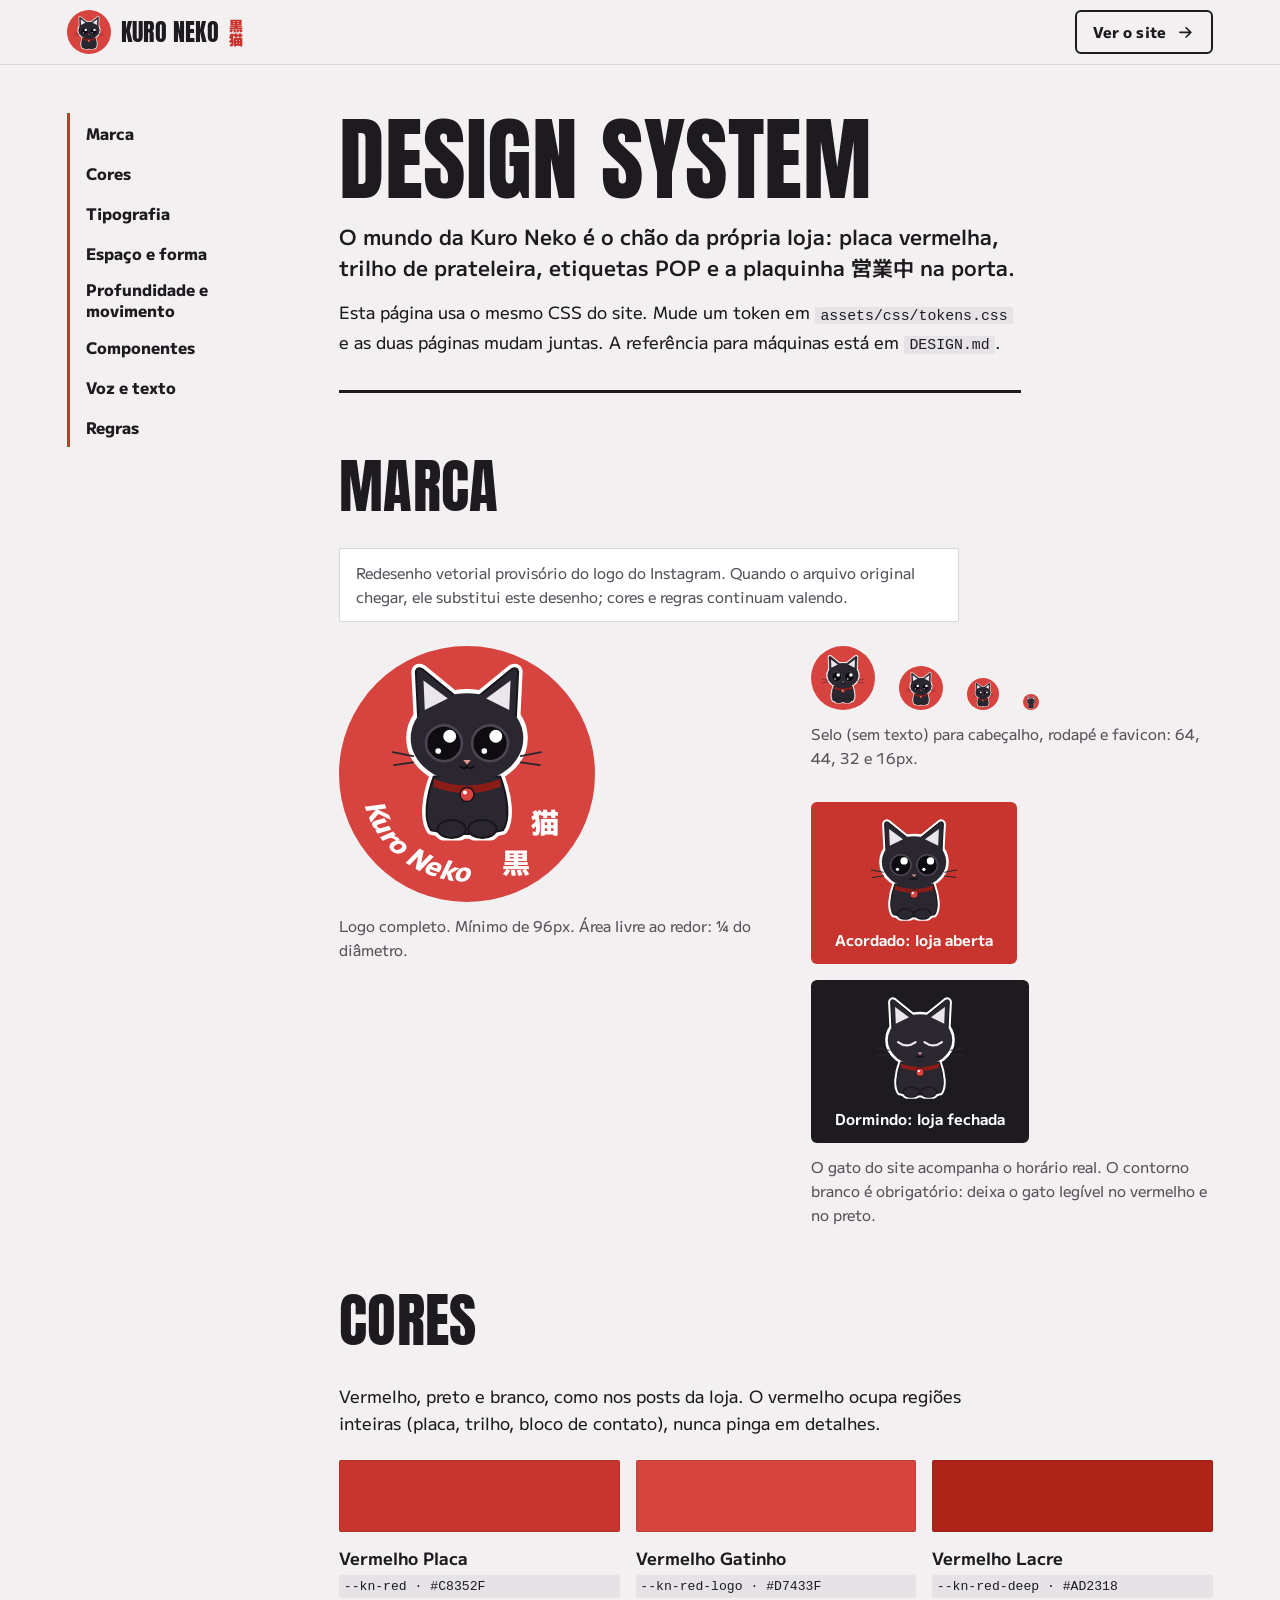
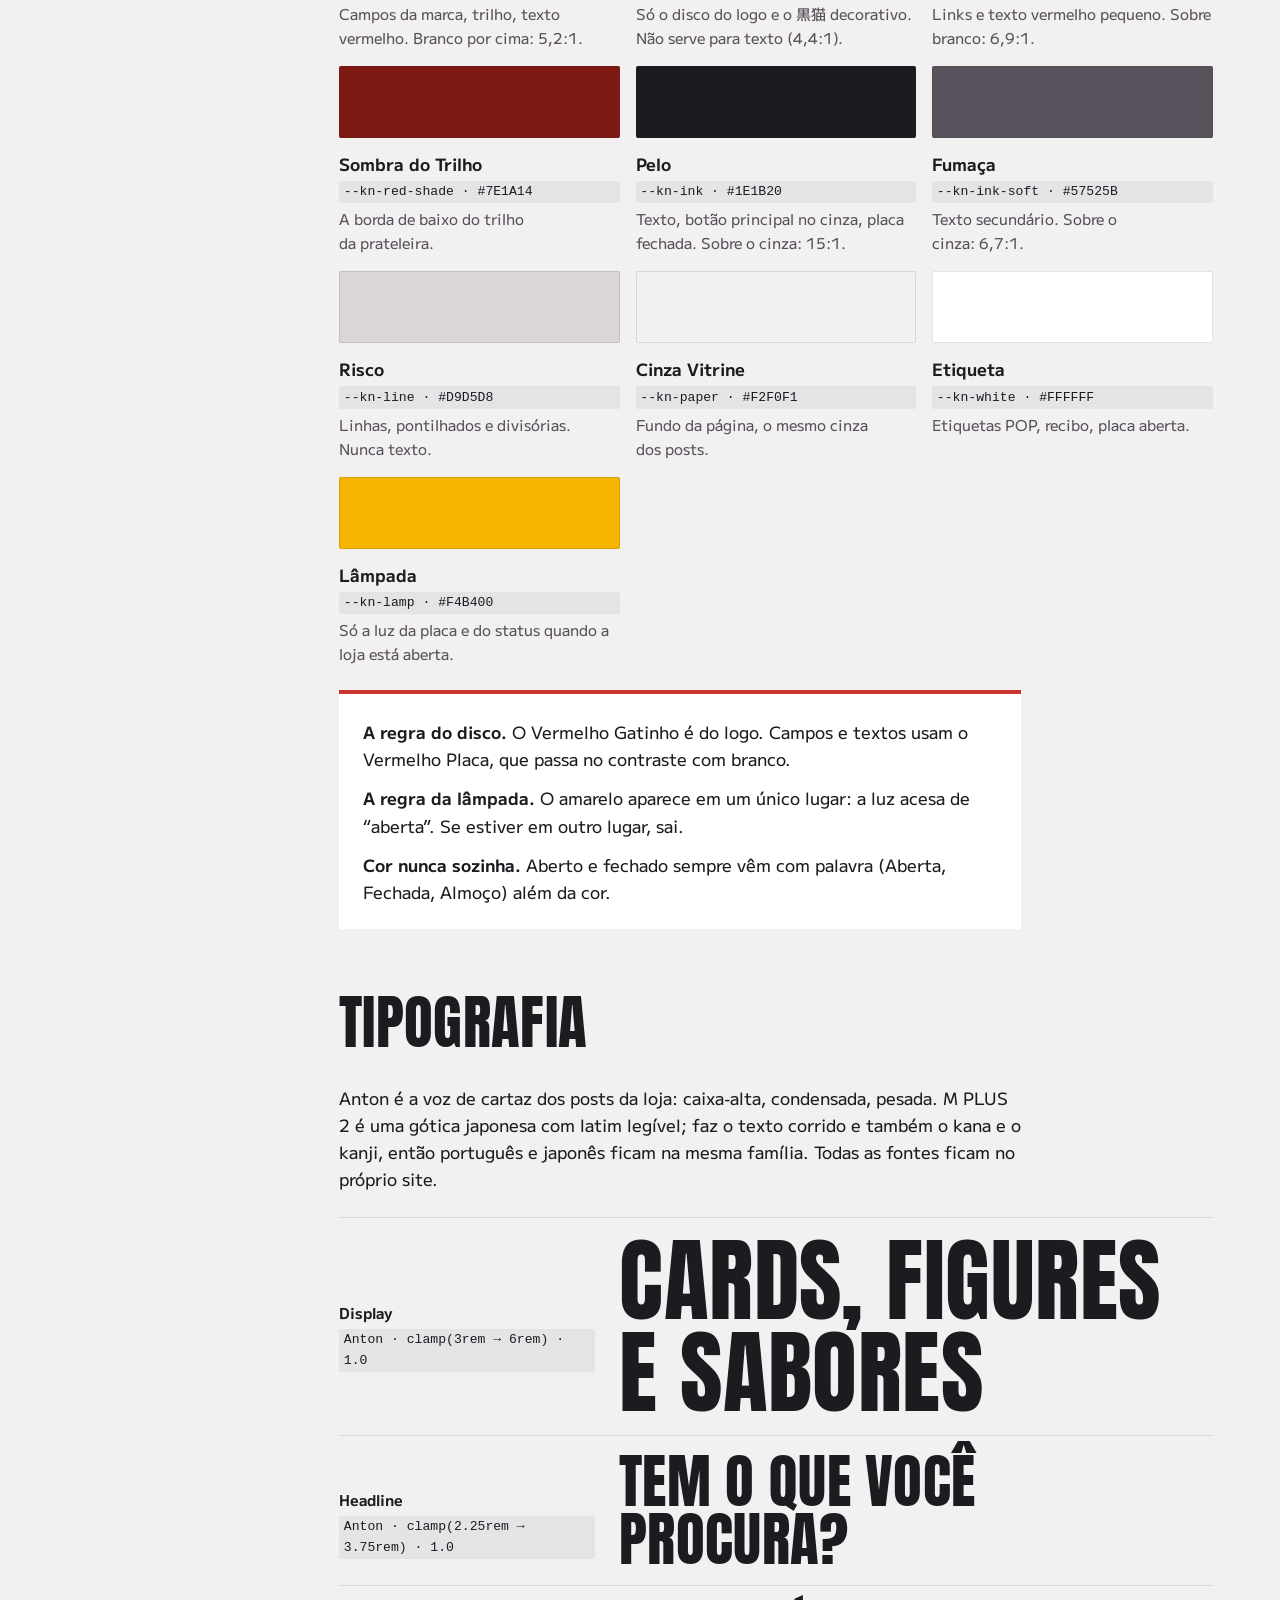
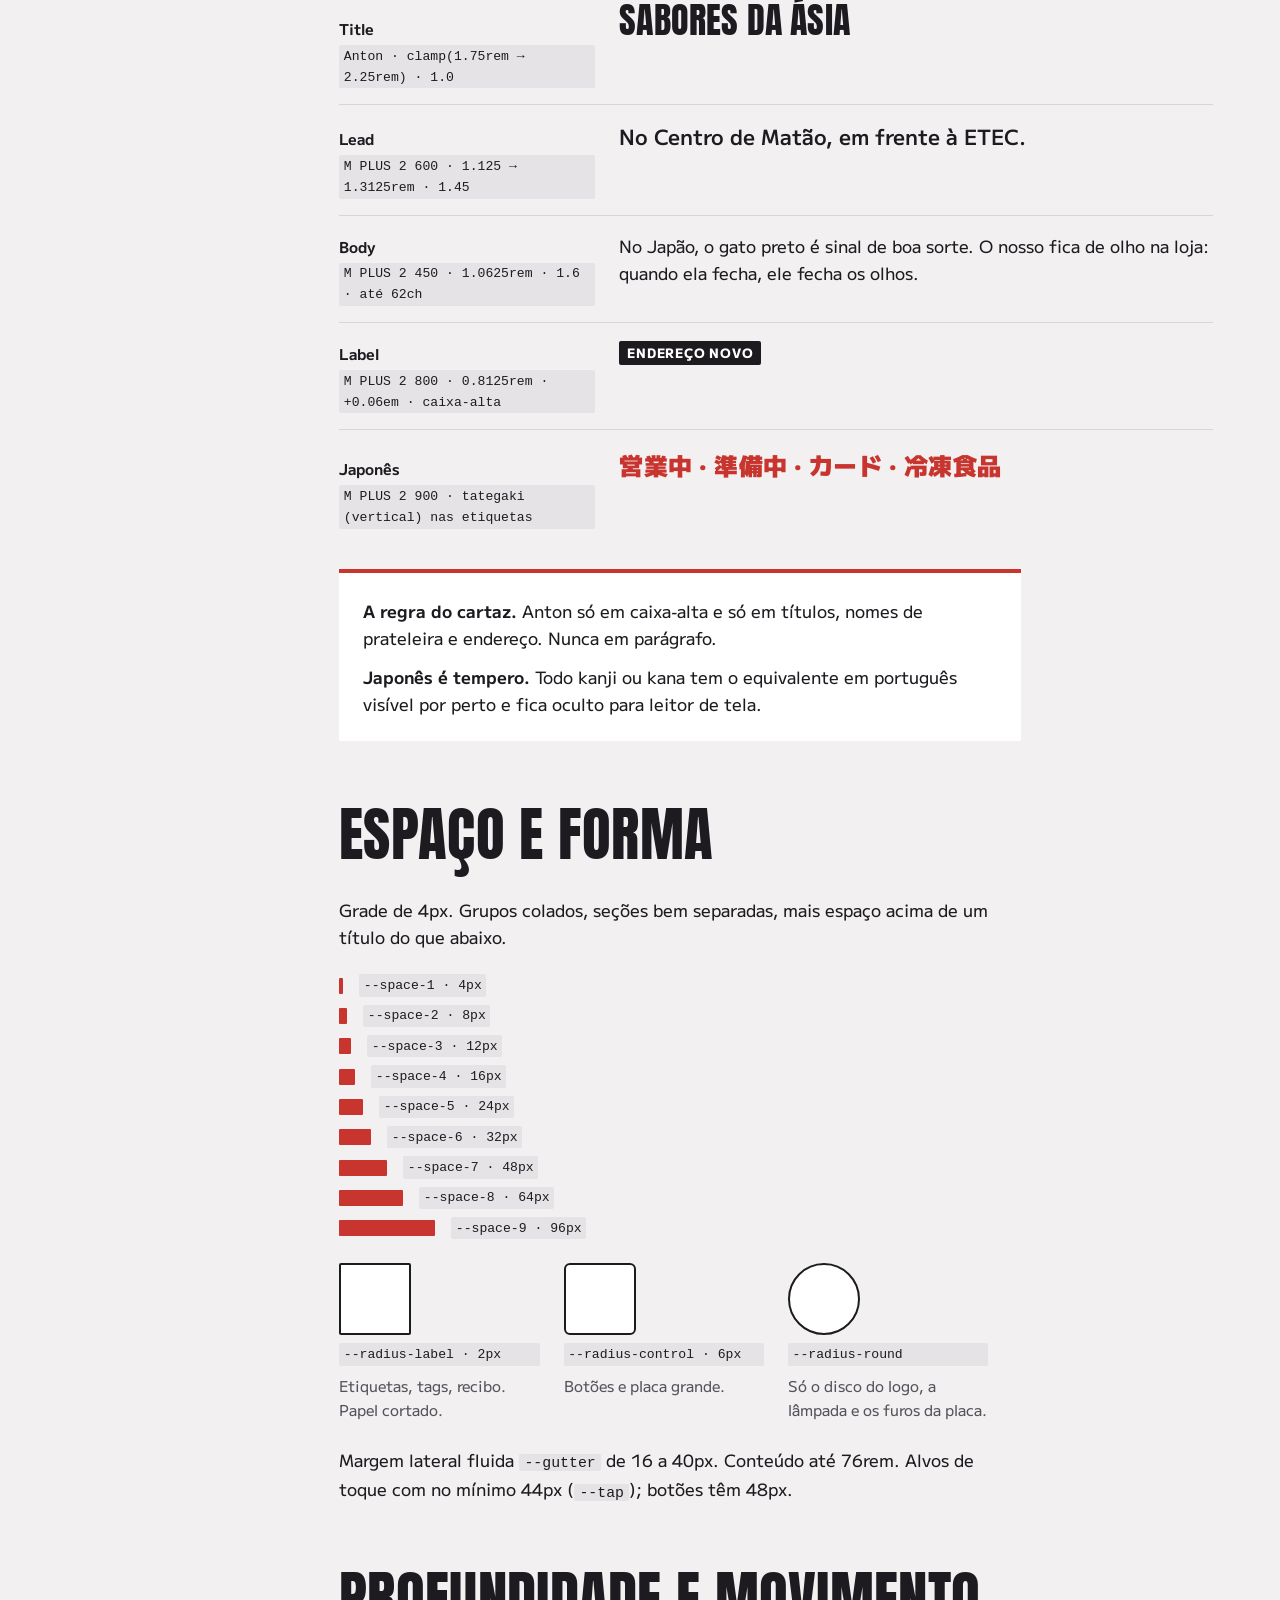
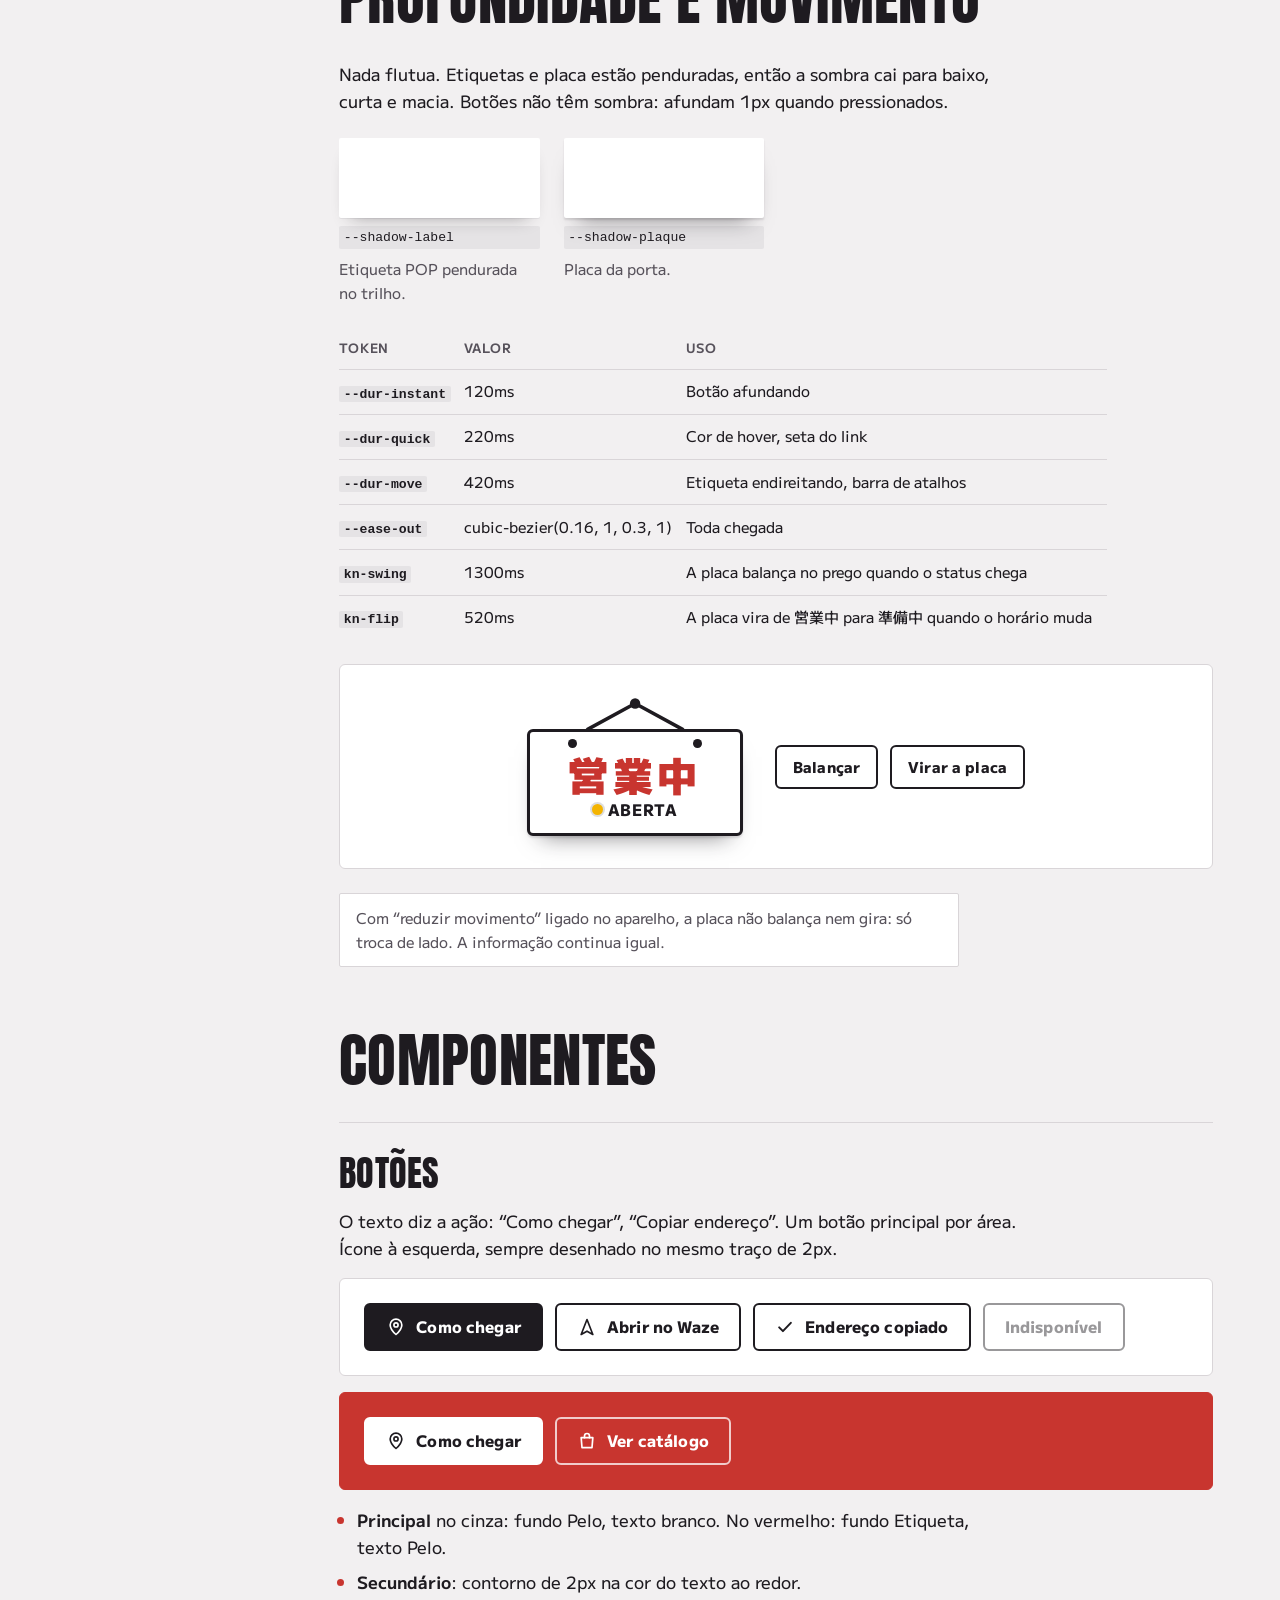
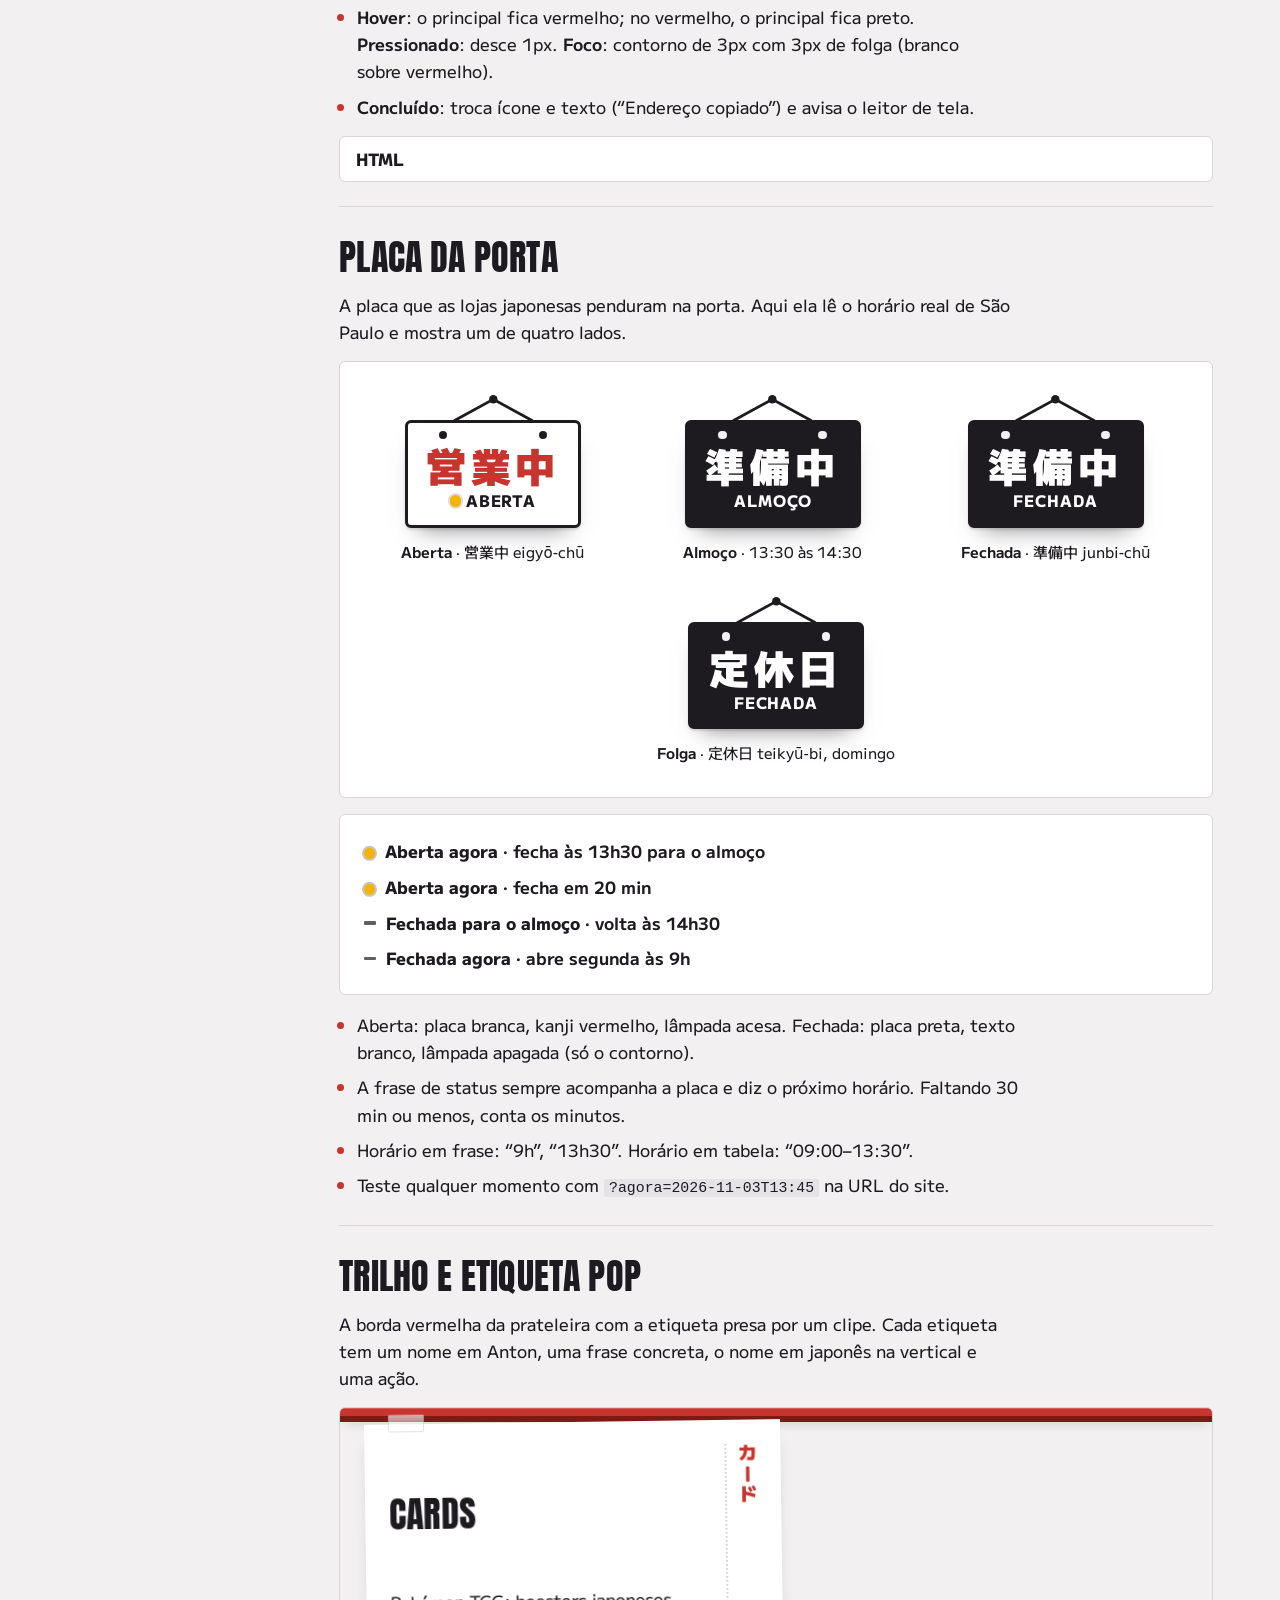
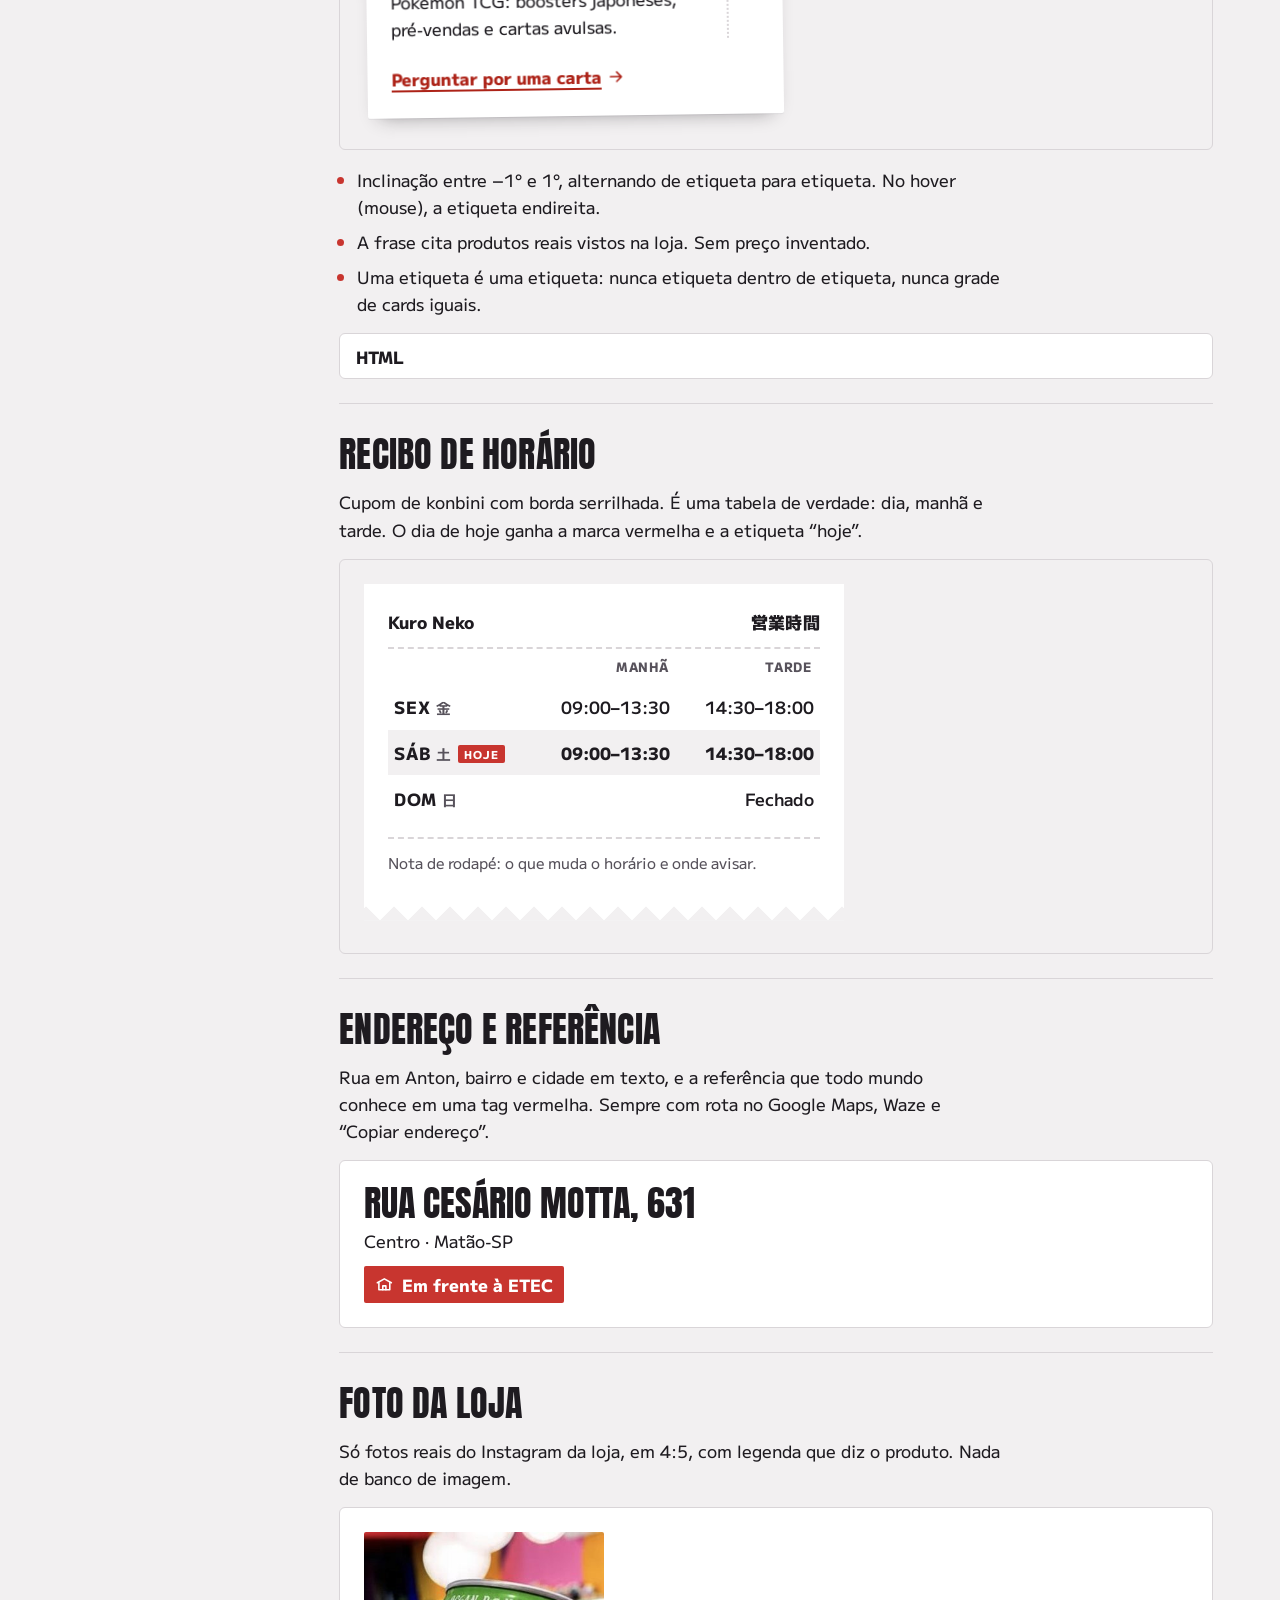
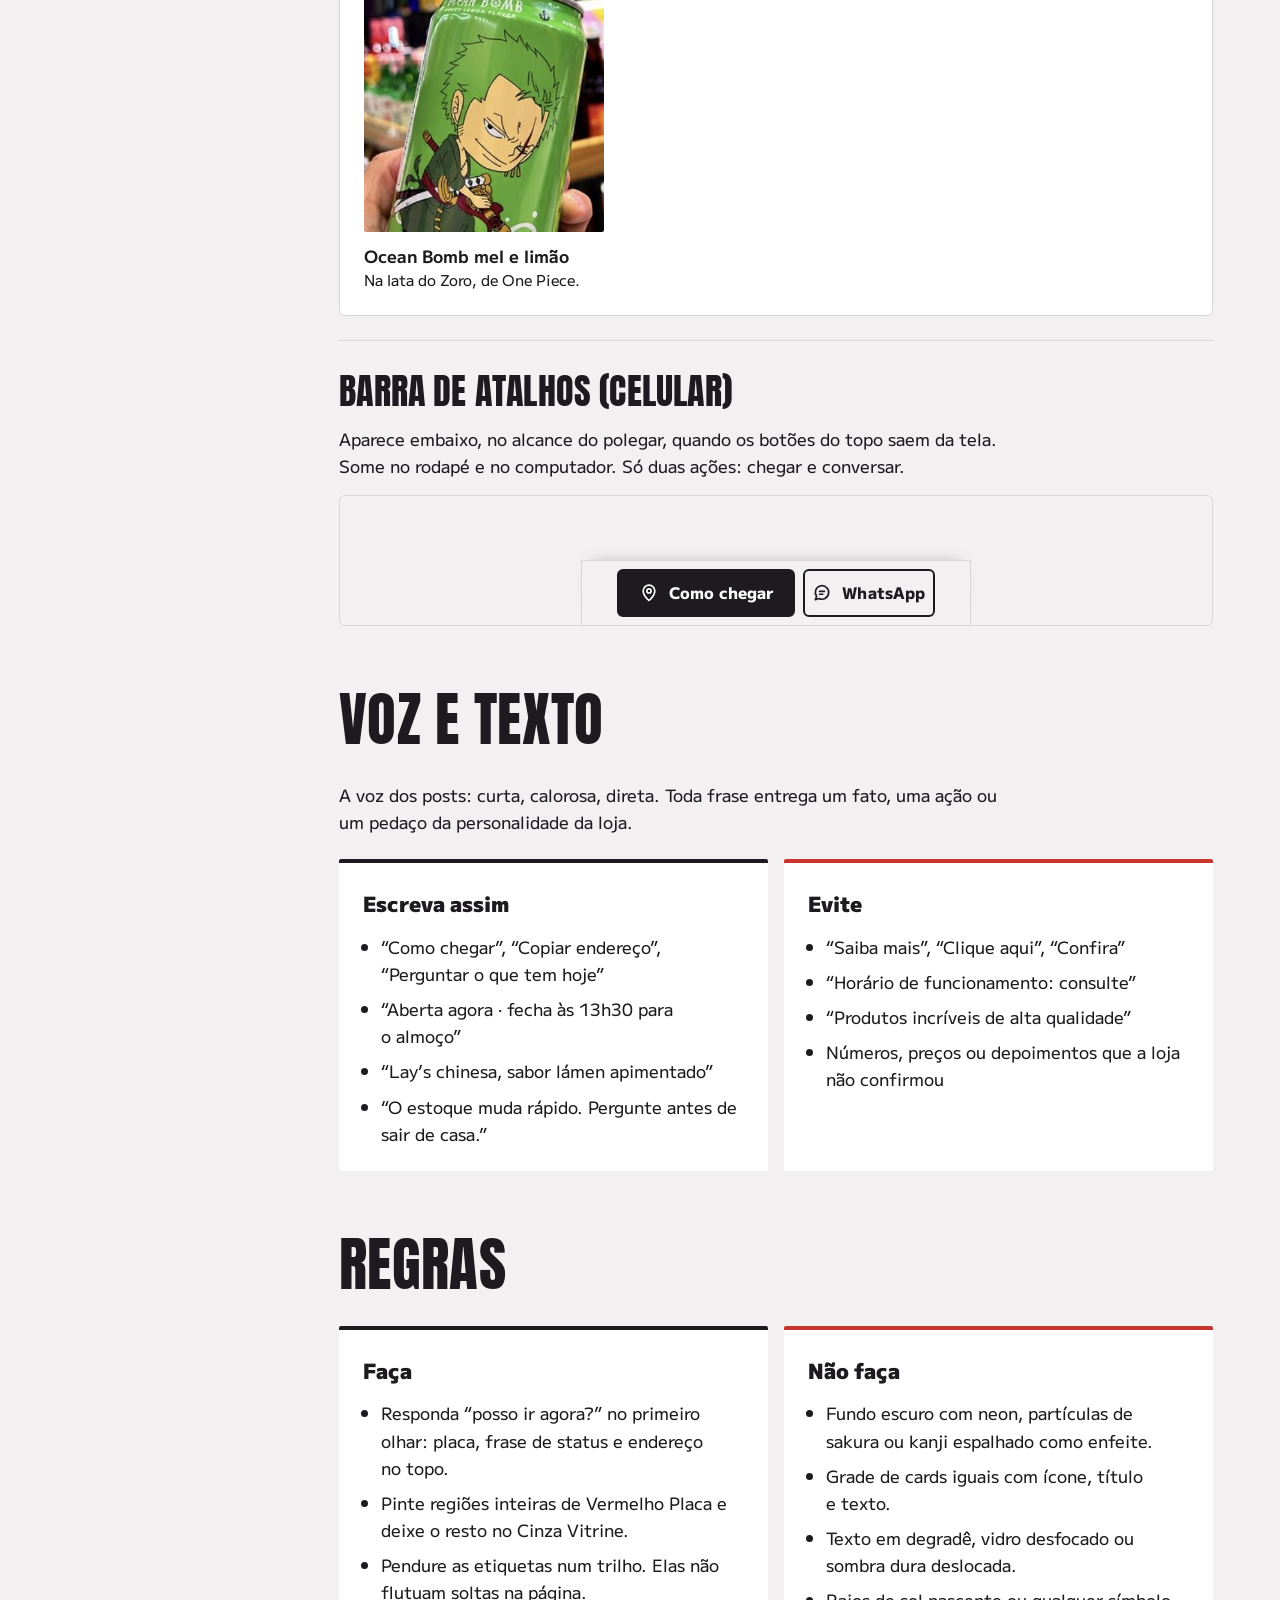
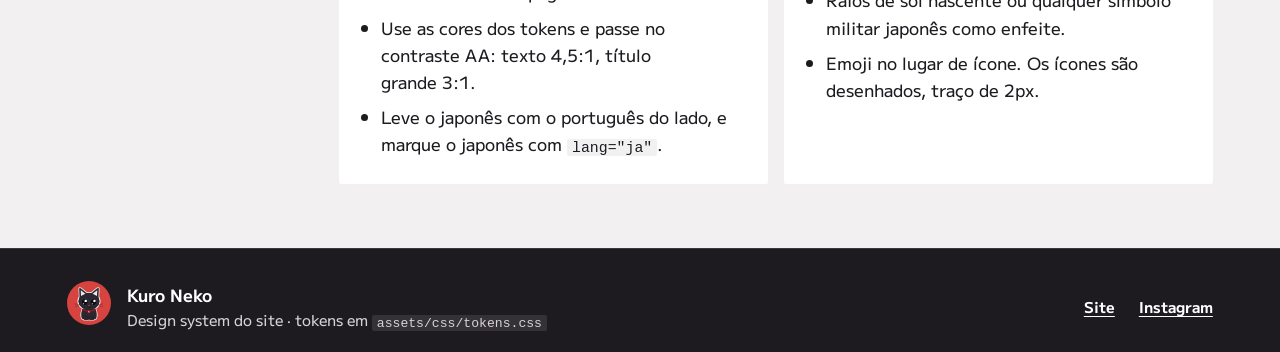
==== commit c6b1e4f0: "Remove embedded Google Maps frame The route section already links to Google Maps and Waze; the ifram" ====
--- a/design-system.html
+++ b/design-system.html
@@ -231,7 +231,7 @@
         </ul>
         <div class="ds-shapes">
           <div class="ds-shape" style="--r:var(--radius-label)"><span></span><code>--radius-label · 2px</code><p>Etiquetas, tags, recibo. Papel cortado.</p></div>
-          <div class="ds-shape" style="--r:var(--radius-control)"><span></span><code>--radius-control · 6px</code><p>Botões, mapa, placa grande.</p></div>
+          <div class="ds-shape" style="--r:var(--radius-control)"><span></span><code>--radius-control · 6px</code><p>Botões e placa grande.</p></div>
           <div class="ds-shape" style="--r:var(--radius-round)"><span></span><code>--radius-round</code><p>Só o disco do logo, a lâmpada e os furos da placa.</p></div>
         </div>
         <p class="ds-text">Margem lateral fluida <code>--gutter</code> de 16 a 40px. Conteúdo até 76rem. Alvos de toque com no mínimo 44px (<code>--tap</code>); botões têm 48px.</p>
--- a/assets/css/components.css
+++ b/assets/css/components.css
@@ -790,37 +790,6 @@
   font-size: var(--step-body);
 }
 
-/* ── Map frame ───────────────────────────────── */
-
-.kn-map {
-  position: relative;
-  overflow: hidden;
-  border: 3px solid var(--text);
-  border-radius: var(--radius-control);
-  background: var(--rule);
-  aspect-ratio: 4 / 3;
-}
-
-.kn-map__fallback {
-  position: absolute;
-  inset: 0;
-  display: grid;
-  place-content: center;
-  margin: 0;
-  padding: var(--space-4);
-  text-align: center;
-  font-weight: 700;
-  color: var(--text-muted);
-}
-
-.kn-map iframe {
-  position: relative;
-  width: 100%;
-  height: 100%;
-  border: 0;
-  filter: grayscale(0.35) contrast(1.05);
-}
-
 /* ── Mobile action bar ───────────────────────── */
 
 .kn-actionbar {
--- a/assets/css/site.css
+++ b/assets/css/site.css
@@ -378,10 +378,6 @@
     grid-template-columns: 1fr 1fr;
     column-gap: var(--space-9);
   }
-
-  .kn-route .kn-map {
-    aspect-ratio: 16 / 11;
-  }
 }
 
 /* ── Ask before you go ───────────────────────── */
